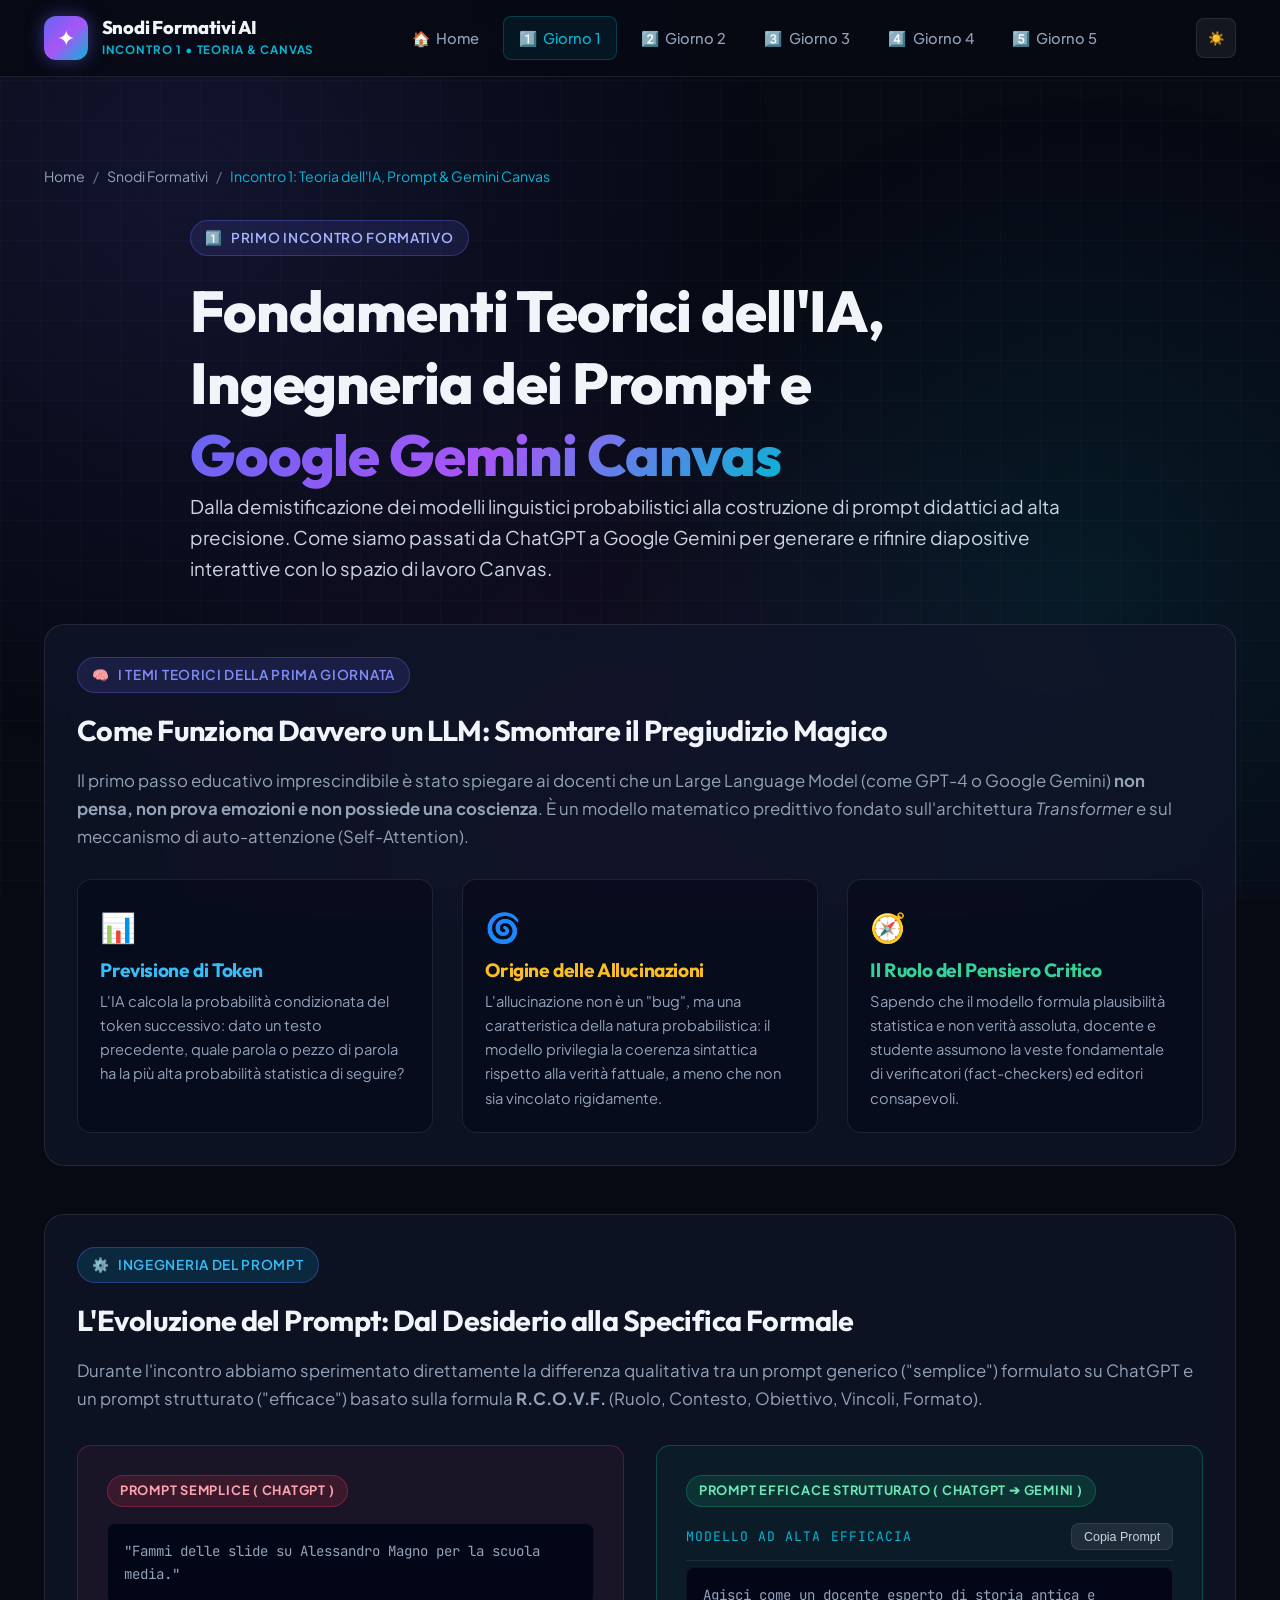
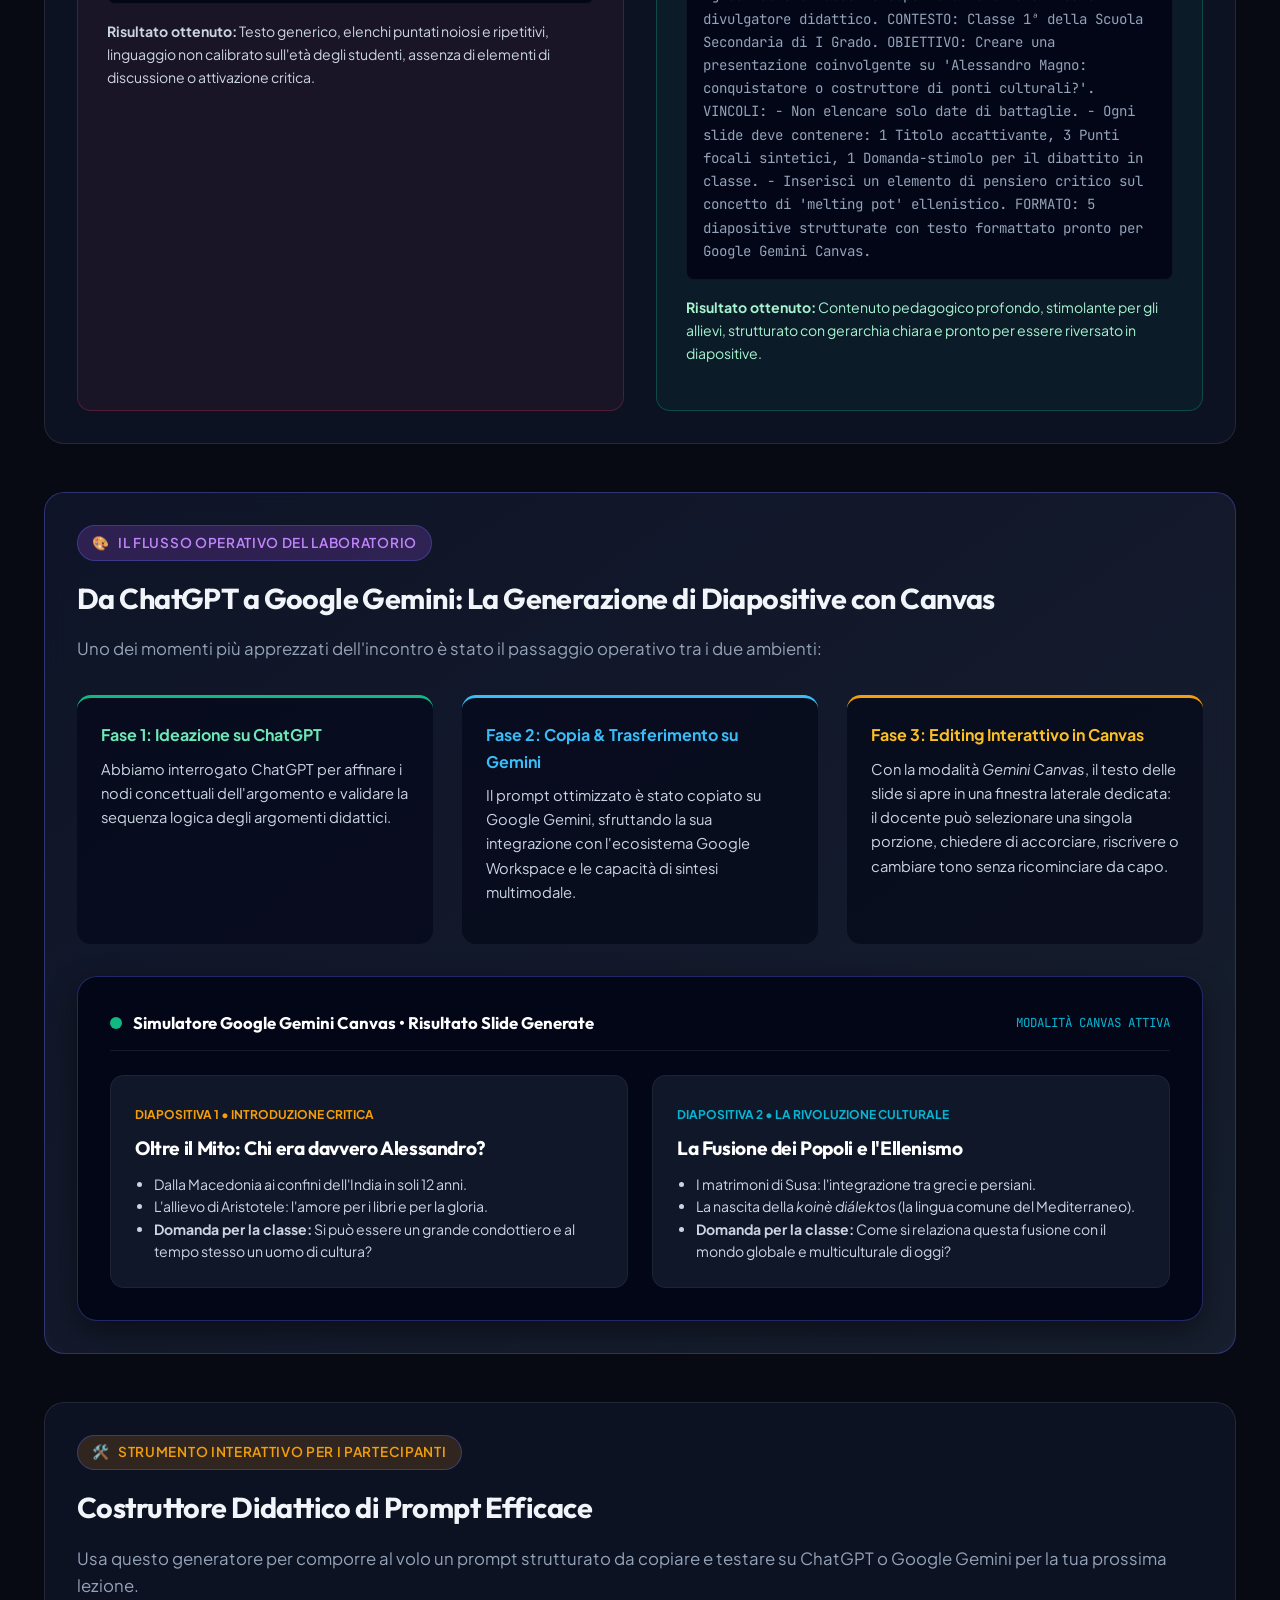
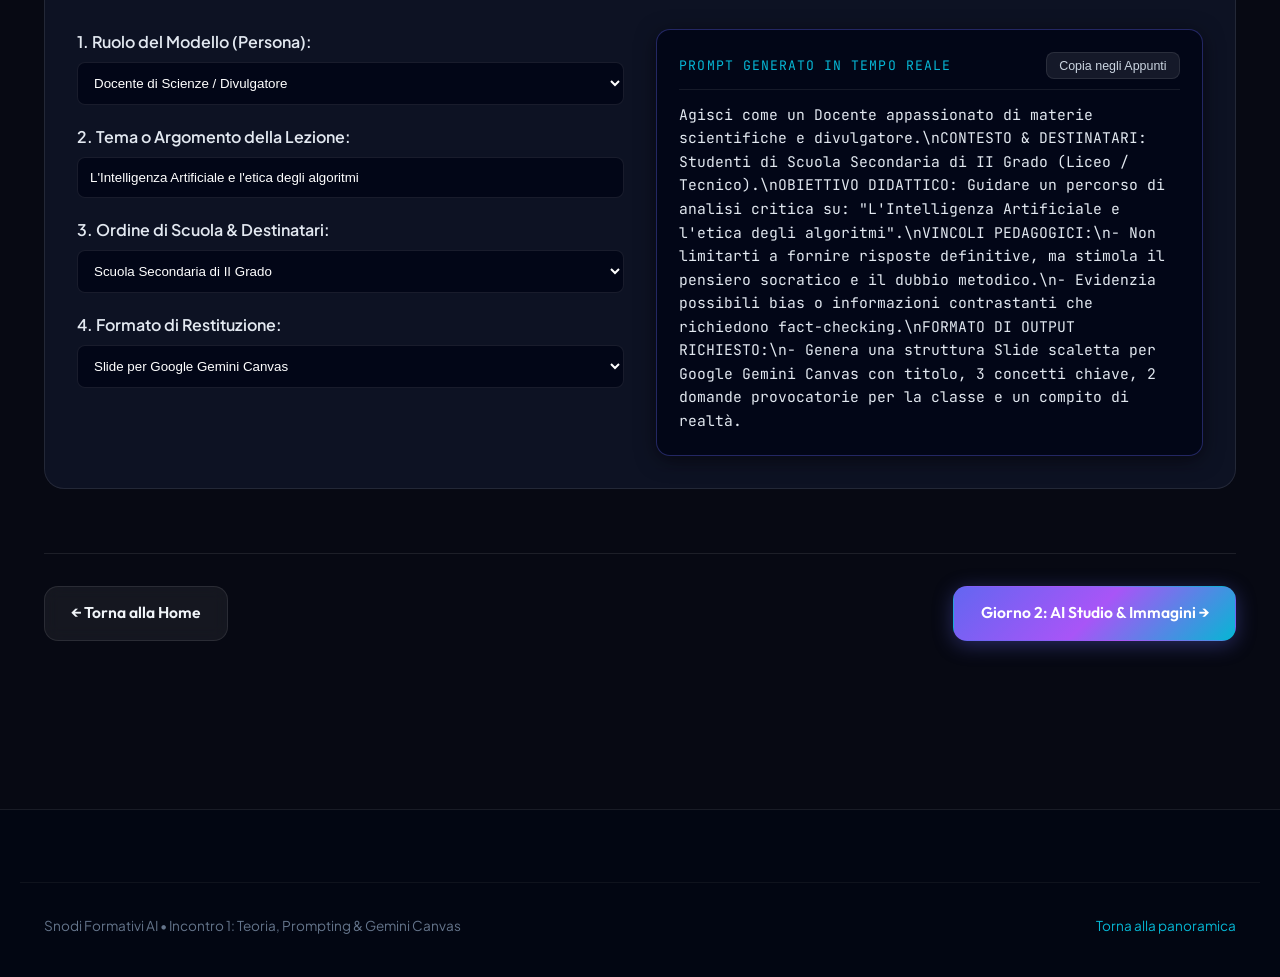
==== giornata-1.html @ c78d0432 "feat: Portale Snodi Formativi IA per la didattica con 5 incontri e deploy Firebase" ====
<!DOCTYPE html>
<html lang="it">
<head>
  <meta charset="UTF-8">
  <meta name="viewport" content="width=device-width, initial-scale=1.0">
  <title>Incontro 1: Teoria dell'IA, Ingegneria dei Prompt e Gemini Canvas | Snodi Formativi</title>
  <meta name="description" content="Prima giornata del corso Snodi Formativi: fondamenti teorici dei Large Language Models, confronto prompt ChatGPT, ottimizzazione su Gemini e creazione slide con Gemini Canvas.">
  <link rel="stylesheet" href="assets/css/style.css">
  <link rel="icon" href="data:image/svg+xml,<svg xmlns=%22http://www.w3.org/2000/svg%22 viewBox=%220%22%20%22100%22%20%22100%22><text y=%22.9em%22 font-size=%2290%22>🧠</text></svg>">
</head>
<body>
  <div class="bg-ambient-glow"></div>
  <div class="bg-grid-overlay"></div>

  <!-- Header -->
  <header class="site-header">
    <div class="container navbar">
      <a href="index.html" class="brand-logo" aria-label="Torna alla Home">
        <div class="brand-icon">✦</div>
        <div class="brand-text">
          <span class="brand-title">Snodi Formativi AI</span>
          <span class="brand-subtitle">Incontro 1 • Teoria & Canvas</span>
        </div>
      </a>

      <ul class="nav-links" id="navLinks">
        <li class="nav-item"><a href="index.html"><span>🏠</span> Home</a></li>
        <li class="nav-item"><a href="giornata-1.html" class="active"><span>1️⃣</span> Giorno 1</a></li>
        <li class="nav-item"><a href="giornata-2.html"><span>2️⃣</span> Giorno 2</a></li>
        <li class="nav-item"><a href="giornata-3.html"><span>3️⃣</span> Giorno 3</a></li>
        <li class="nav-item"><a href="giornata-4.html"><span>4️⃣</span> Giorno 4</a></li>
        <li class="nav-item"><a href="giornata-5.html"><span>5️⃣</span> Giorno 5</a></li>
      </ul>

      <div class="nav-actions">
        <button id="themeToggle" class="theme-toggle-btn" aria-label="Cambia tema">☀️</button>
        <button id="mobileNavToggle" class="mobile-nav-toggle" aria-label="Apri menu">☰</button>
      </div>
    </div>
  </header>

  <main class="section">
    <div class="container">
      <!-- Breadcrumb -->
      <nav class="breadcrumb" aria-label="Percorso di navigazione">
        <a href="index.html">Home</a>
        <span class="sep">/</span>
        <a href="index.html#curriculumSection">Snodi Formativi</a>
        <span class="sep">/</span>
        <span style="color: var(--accent-secondary);">Incontro 1: Teoria dell'IA, Prompt & Gemini Canvas</span>
      </nav>

      <!-- Intestazione Pagina -->
      <header class="section-header" style="text-align: left; max-width: 900px; margin-bottom: 2.5rem;">
        <div class="highlight-badge"><span>1️⃣</span> Primo Incontro Formativo</div>
        <h1>Fondamenti Teorici dell'IA, Ingegneria dei Prompt e <span class="text-gradient">Google Gemini Canvas</span></h1>
        <p style="font-size: 1.18rem; color: #cbd5e1;">
          Dalla demistificazione dei modelli linguistici probabilistici alla costruzione di prompt didattici ad alta precisione. Come siamo passati da ChatGPT a Google Gemini per generare e rifinire diapositive interattive con lo spazio di lavoro Canvas.
        </p>
      </header>

      <!-- SEZIONE 1: LA TEORIA DIETRO I MODELLI LINGUISTICI -->
      <section class="card" style="margin-bottom: 3rem;">
        <div class="highlight-badge" style="background: rgba(99, 102, 241, 0.15); color: #818cf8;">
          <span>🧠</span> I Temi Teorici della Prima Giornata
        </div>
        <h2 style="font-size: 1.8rem; margin-bottom: 1.2rem;">Come Funziona Davvero un LLM: Smontare il Pregiudizio Magico</h2>
        <p>
          Il primo passo educativo imprescindibile è stato spiegare ai docenti che un Large Language Model (come GPT-4 o Google Gemini) <strong>non pensa, non prova emozioni e non possiede una coscienza</strong>. È un modello matematico predittivo fondato sull'architettura <em>Transformer</em> e sul meccanismo di auto-attenzione (Self-Attention).
        </p>

        <div class="cards-grid-3" style="margin-top: 1.8rem;">
          <div style="background: rgba(2, 6, 23, 0.5); padding: 1.4rem; border-radius: var(--radius-md); border: 1px solid var(--border-subtle);">
            <div style="font-size: 1.8rem; margin-bottom: 0.5rem;">📊</div>
            <h4 style="margin-bottom: 0.4rem; color: #38bdf8;">Previsione di Token</h4>
            <p style="font-size: 0.92rem; margin-bottom: 0;">
              L'IA calcola la probabilità condizionata del token successivo: dato un testo precedente, quale parola o pezzo di parola ha la più alta probabilità statistica di seguire?
            </p>
          </div>

          <div style="background: rgba(2, 6, 23, 0.5); padding: 1.4rem; border-radius: var(--radius-md); border: 1px solid var(--border-subtle);">
            <div style="font-size: 1.8rem; margin-bottom: 0.5rem;">🌀</div>
            <h4 style="margin-bottom: 0.4rem; color: #fbbf24;">Origine delle Allucinazioni</h4>
            <p style="font-size: 0.92rem; margin-bottom: 0;">
              L'allucinazione non è un "bug", ma una caratteristica della natura probabilistica: il modello privilegia la coerenza sintattica rispetto alla verità fattuale, a meno che non sia vincolato rigidamente.
            </p>
          </div>

          <div style="background: rgba(2, 6, 23, 0.5); padding: 1.4rem; border-radius: var(--radius-md); border: 1px solid var(--border-subtle);">
            <div style="font-size: 1.8rem; margin-bottom: 0.5rem;">🧭</div>
            <h4 style="margin-bottom: 0.4rem; color: #34d399;">Il Ruolo del Pensiero Critico</h4>
            <p style="font-size: 0.92rem; margin-bottom: 0;">
              Sapendo che il modello formula plausibilità statistica e non verità assoluta, docente e studente assumono la veste fondamentale di verificatori (fact-checkers) ed editori consapevoli.
            </p>
          </div>
        </div>
      </section>

      <!-- SEZIONE 2: DAI PROMPT SEMPLICI AI PROMPT EFFICACI -->
      <section class="card" style="margin-bottom: 3rem;">
        <div class="highlight-badge" style="background: rgba(6, 182, 212, 0.15); color: #38bdf8;">
          <span>⚙️</span> Ingegneria del Prompt
        </div>
        <h2 style="font-size: 1.8rem; margin-bottom: 1.2rem;">L'Evoluzione del Prompt: Dal Desiderio alla Specifica Formale</h2>
        <p>
          Durante l'incontro abbiamo sperimentato direttamente la differenza qualitativa tra un prompt generico ("semplice") formulato su ChatGPT e un prompt strutturato ("efficace") basato sulla formula <strong>R.C.O.V.F.</strong> (Ruolo, Contesto, Obiettivo, Vincoli, Formato).
        </p>

        <!-- Esempio 1: Il Prompt Semplice vs Efficace -->
        <div class="comparison-grid" style="margin-top: 2rem;">
          <div class="comparison-box passive">
            <span class="box-tag passive">Prompt Semplice ( ChatGPT )</span>
            <div class="prompt-snippet" id="snippetSimplePrompt">
"Fammi delle slide su Alessandro Magno per la scuola media."
            </div>
            <p style="font-size: 0.88rem; color: #cbd5e1;">
              <strong>Risultato ottenuto:</strong> Testo generico, elenchi puntati noiosi e ripetitivi, linguaggio non calibrato sull'età degli studenti, assenza di elementi di discussione o attivazione critica.
            </p>
          </div>

          <div class="comparison-box critical">
            <span class="box-tag critical">Prompt Efficace Strutturato ( ChatGPT ➔ Gemini )</span>
            <div class="prompt-box-header" style="margin-bottom: 0.4rem;">
              <span class="prompt-box-title">Modello ad Alta Efficacia</span>
              <button class="btn-copy" data-target="snippetEffectivePrompt" aria-label="Copia prompt efficace">Copia Prompt</button>
            </div>
            <div class="prompt-snippet" id="snippetEffectivePrompt">
Agisci come un docente esperto di storia antica e divulgatore didattico.
CONTESTO: Classe 1ª della Scuola Secondaria di I Grado.
OBIETTIVO: Creare una presentazione coinvolgente su 'Alessandro Magno: conquistatore o costruttore di ponti culturali?'.
VINCOLI:
- Non elencare solo date di battaglie.
- Ogni slide deve contenere: 1 Titolo accattivante, 3 Punti focali sintetici, 1 Domanda-stimolo per il dibattito in classe.
- Inserisci un elemento di pensiero critico sul concetto di 'melting pot' ellenistico.
FORMATO: 5 diapositive strutturate con testo formattato pronto per Google Gemini Canvas.
            </div>
            <p style="font-size: 0.88rem; color: #a7f3d0;">
              <strong>Risultato ottenuto:</strong> Contenuto pedagogico profondo, stimolante per gli allievi, strutturato con gerarchia chiara e pronto per essere riversato in diapositive.
            </p>
          </div>
        </div>
      </section>

      <!-- SEZIONE 3: COPIA SU GEMINI E UTILIZZO DI GEMINI CANVAS -->
      <section class="card" style="margin-bottom: 3rem; background: linear-gradient(145deg, rgba(16, 22, 42, 0.9) 0%, rgba(30, 41, 59, 0.7) 100%); border-color: rgba(99, 102, 241, 0.35);">
        <div class="highlight-badge" style="background: rgba(168, 85, 247, 0.2); color: #c084fc;">
          <span>🎨</span> Il Flusso Operativo del Laboratorio
        </div>
        <h2 style="font-size: 1.8rem; margin-bottom: 1.2rem;">Da ChatGPT a Google Gemini: La Generazione di Diapositive con Canvas</h2>
        <p>
          Uno dei momenti più apprezzati dell'incontro è stato il passaggio operativo tra i due ambienti:
        </p>

        <div class="cards-grid-3" style="margin: 2rem 0;">
          <div style="background: rgba(2, 6, 23, 0.6); padding: 1.5rem; border-radius: var(--radius-md); border-top: 3px solid #10b981;">
            <strong style="color: #6ee7b7; display: block; margin-bottom: 0.5rem;">Fase 1: Ideazione su ChatGPT</strong>
            <p style="font-size: 0.92rem; color: #cbd5e1;">
              Abbiamo interrogato ChatGPT per affinare i nodi concettuali dell'argomento e validare la sequenza logica degli argomenti didattici.
            </p>
          </div>

          <div style="background: rgba(2, 6, 23, 0.6); padding: 1.5rem; border-radius: var(--radius-md); border-top: 3px solid #38bdf8;">
            <strong style="color: #38bdf8; display: block; margin-bottom: 0.5rem;">Fase 2: Copia & Trasferimento su Gemini</strong>
            <p style="font-size: 0.92rem; color: #cbd5e1;">
              Il prompt ottimizzato è stato copiato su Google Gemini, sfruttando la sua integrazione con l'ecosistema Google Workspace e le capacità di sintesi multimodale.
            </p>
          </div>

          <div style="background: rgba(2, 6, 23, 0.6); padding: 1.5rem; border-radius: var(--radius-md); border-top: 3px solid #f59e0b;">
            <strong style="color: #fbbf24; display: block; margin-bottom: 0.5rem;">Fase 3: Editing Interattivo in Canvas</strong>
            <p style="font-size: 0.92rem; color: #cbd5e1;">
              Con la modalità <em>Gemini Canvas</em>, il testo delle slide si apre in una finestra laterale dedicata: il docente può selezionare una singola porzione, chiedere di accorciare, riscrivere o cambiare tono senza ricominciare da capo.
            </p>
          </div>
        </div>

        <!-- SIMULATORE ANTEPRIMA GEMINI CANVAS -->
        <div style="background: #020617; border: 1px solid var(--border-glow); border-radius: var(--radius-lg); padding: 2rem; box-shadow: var(--shadow-md);">
          <div style="display: flex; justify-content: space-between; align-items: center; border-bottom: 1px solid rgba(255,255,255,0.08); padding-bottom: 0.8rem; margin-bottom: 1.5rem;">
            <div style="display: flex; align-items: center; gap: 0.7rem;">
              <span style="display: inline-block; width: 12px; height: 12px; border-radius: 50%; background: #10b981;"></span>
              <strong style="font-family: var(--font-heading); color: #fff; font-size: 1.05rem;">Simulatore Google Gemini Canvas • Risultato Slide Generate</strong>
            </div>
            <span style="font-family: var(--font-mono); font-size: 0.78rem; color: var(--accent-secondary);">MODALITÀ CANVAS ATTIVA</span>
          </div>

          <div class="cards-grid-2" style="gap: 1.5rem;">
            <!-- Slide 1 -->
            <div style="background: rgba(30, 41, 59, 0.5); border: 1px solid rgba(255,255,255,0.06); padding: 1.5rem; border-radius: var(--radius-md);">
              <span style="font-size: 0.75rem; color: var(--accent-amber); font-weight: 700; text-transform: uppercase;">Diapositiva 1 • Introduzione Critica</span>
              <h4 style="color: #fff; margin: 0.6rem 0 0.8rem 0;">Oltre il Mito: Chi era davvero Alessandro?</h4>
              <ul style="font-size: 0.88rem; color: #cbd5e1; line-height: 1.6; padding-left: 1.2rem;">
                <li>Dalla Macedonia ai confini dell'India in soli 12 anni.</li>
                <li>L'allievo di Aristotele: l'amore per i libri e per la gloria.</li>
                <li><strong>Domanda per la classe:</strong> Si può essere un grande condottiero e al tempo stesso un uomo di cultura?</li>
              </ul>
            </div>

            <!-- Slide 2 -->
            <div style="background: rgba(30, 41, 59, 0.5); border: 1px solid rgba(255,255,255,0.06); padding: 1.5rem; border-radius: var(--radius-md);">
              <span style="font-size: 0.75rem; color: var(--accent-secondary); font-weight: 700; text-transform: uppercase;">Diapositiva 2 • La Rivoluzione Culturale</span>
              <h4 style="color: #fff; margin: 0.6rem 0 0.8rem 0;">La Fusione dei Popoli e l'Ellenismo</h4>
              <ul style="font-size: 0.88rem; color: #cbd5e1; line-height: 1.6; padding-left: 1.2rem;">
                <li>I matrimoni di Susa: l'integrazione tra greci e persiani.</li>
                <li>La nascita della <em>koinè diálektos</em> (la lingua comune del Mediterraneo).</li>
                <li><strong>Domanda per la classe:</strong> Come si relaziona questa fusione con il mondo globale e multiculturale di oggi?</li>
              </ul>
            </div>
          </div>
        </div>
      </section>

      <!-- SEZIONE 4: COSTRUTTORE INTERATTIVO DI PROMPT PER DOCENTI -->
      <section class="card" style="margin-bottom: 3rem;">
        <div class="highlight-badge" style="background: rgba(245, 158, 11, 0.15); color: #f59e0b;">
          <span>🛠️</span> Strumento Interattivo per i Partecipanti
        </div>
        <h2 style="font-size: 1.8rem; margin-bottom: 1.2rem;">Costruttore Didattico di Prompt Efficace</h2>
        <p>
          Usa questo generatore per comporre al volo un prompt strutturato da copiare e testare su ChatGPT o Google Gemini per la tua prossima lezione.
        </p>

        <div class="cards-grid-2" style="margin-top: 1.8rem;">
          <div>
            <label style="display: block; font-weight: 600; margin-bottom: 0.4rem; color: #e2e8f0;" for="builderRole">1. Ruolo del Modello (Persona):</label>
            <select id="builderRole" style="width: 100%; padding: 0.75rem; border-radius: var(--radius-sm); background: #020617; border: 1px solid var(--border-subtle); color: #fff; margin-bottom: 1.2rem;">
              <option value="Docente appassionato di materie scientifiche e divulgatore">Docente di Scienze / Divulgatore</option>
              <option value="Storico contemporaneo e formatore didattico">Storico / Formatoredidattico</option>
              <option value="Docente di Lettere esperto in debate e pensiero critico">Docente di Lettere & Debate</option>
              <option value="Ingegnere informatico e mentore di coding etico">Ingegnere Informatico & Coding</option>
            </select>

            <label style="display: block; font-weight: 600; margin-bottom: 0.4rem; color: #e2e8f0;" for="builderTopic">2. Tema o Argomento della Lezione:</label>
            <input type="text" id="builderTopic" value="L'Intelligenza Artificiale e l'etica degli algoritmi" style="width: 100%; padding: 0.75rem; border-radius: var(--radius-sm); background: #020617; border: 1px solid var(--border-subtle); color: #fff; margin-bottom: 1.2rem;">

            <label style="display: block; font-weight: 600; margin-bottom: 0.4rem; color: #e2e8f0;" for="builderLevel">3. Ordine di Scuola & Destinatari:</label>
            <select id="builderLevel" style="width: 100%; padding: 0.75rem; border-radius: var(--radius-sm); background: #020617; border: 1px solid var(--border-subtle); color: #fff; margin-bottom: 1.2rem;">
              <option value="Scuola Secondaria di II Grado (Liceo / Tecnico)">Scuola Secondaria di II Grado</option>
              <option value="Scuola Secondaria di I Grado (Medie)">Scuola Secondaria di I Grado</option>
              <option value="Scuola Primaria (classi IV e V)">Scuola Primaria</option>
              <option value="Corso di formazione docenti">Formazione Docenti</option>
            </select>

            <label style="display: block; font-weight: 600; margin-bottom: 0.4rem; color: #e2e8f0;" for="builderFormat">4. Formato di Restituzione:</label>
            <select id="builderFormat" style="width: 100%; padding: 0.75rem; border-radius: var(--radius-sm); background: #020617; border: 1px solid var(--border-subtle); color: #fff;">
              <option value="Slide scaletta per Google Gemini Canvas">Slide per Google Gemini Canvas</option>
              <option value="Mappa concettuale testuale con domande socratiche">Mappa concettuale + Domande socratiche</option>
              <option value="Griglia per dibattito (Debate a squadre) con fonti">Griglia di Debate con fonti</option>
            </select>
          </div>

          <div>
            <div class="prompt-box" style="margin: 0; height: 100%; display: flex; flex-direction: column;">
              <div class="prompt-box-header">
                <span class="prompt-box-title">Prompt Generato in Tempo Reale</span>
                <button class="btn-copy" data-target="builderOutput" aria-label="Copia prompt generato">Copia negli Appunti</button>
              </div>
              <div class="prompt-text" id="builderOutput" style="flex-grow: 1;">
                Caricamento prompt...
              </div>
            </div>
          </div>
        </div>
      </section>

      <!-- PAGER NAVIGAZIONE TRA GIORNATE -->
      <nav class="day-pager-nav" aria-label="Navigazione tra le giornate">
        <a href="index.html" class="btn btn-secondary">← Torna alla Home</a>
        <a href="giornata-2.html" class="btn btn-primary">Giorno 2: AI Studio & Immagini →</a>
      </nav>
    </div>
  </main>

  <!-- Footer -->
  <footer class="site-footer">
    <div class="container footer-bottom">
      <div>Snodi Formativi AI • Incontro 1: Teoria, Prompting & Gemini Canvas</div>
      <div><a href="index.html">Torna alla panoramica</a></div>
    </div>
  </footer>

  <script src="assets/js/main.js"></script>
</body>
</html>
---- assets/css/style.css ----
/* ==========================================================================
   PORTALE SNODI FORMATIVI - ALFABETIZZAZIONE INTELLIGENZA ARTIFICIALE
   Stile Globale Curato per Docenti, Studenti ed Esploratori dell'AI
   Design System: Academic Dark & Modern Luminescent Glassmorphism
   ========================================================================== */

@import url('https://fonts.googleapis.com/css2?family=JetBrains+Mono:wght@400;500;600&family=Outfit:wght@400;500;600;700;800;900&family=Plus+Jakarta+Sans:ital,wght@0,300;0,400;0,500;0,600;0,700;1,400;1,600&display=swap');

:root {
  /* Tavolozza Cromatica Primaria */
  --bg-dark: #070913;
  --bg-card: rgba(16, 22, 42, 0.75);
  --bg-card-hover: rgba(24, 33, 64, 0.88);
  --bg-glass: rgba(255, 255, 255, 0.04);
  --border-subtle: rgba(255, 255, 255, 0.09);
  --border-glow: rgba(99, 102, 241, 0.35);

  /* Accenti & Gradiente High-Tech */
  --accent-primary: #6366f1;       /* Indigo profondo */
  --accent-secondary: #06b6d4;     /* Ciano elettrico */
  --accent-tertiary: #a855f7;      /* Viola neon */
  --accent-amber: #f59e0b;         /* Oro del pensiero critico */
  --accent-emerald: #10b981;       /* Verde etico */
  --accent-rose: #f43f5e;          /* Avviso / Rischio */

  --gradient-brand: linear-gradient(135deg, #6366f1 0%, #a855f7 50%, #06b6d4 100%);
  --gradient-glow: linear-gradient(135deg, rgba(99, 102, 241, 0.15) 0%, rgba(6, 182, 212, 0.15) 100%);
  --gradient-critical: linear-gradient(135deg, #f59e0b 0%, #ec4899 100%);

  /* Tipografia & Testi */
  --text-main: #f1f5f9;
  --text-muted: #94a3b8;
  --text-dim: #64748b;
  --font-heading: 'Outfit', -apple-system, BlinkMacSystemFont, sans-serif;
  --font-body: 'Plus Jakarta Sans', -apple-system, BlinkMacSystemFont, sans-serif;
  --font-mono: 'JetBrains Mono', monospace;

  /* Spaziature e Raggi */
  --radius-sm: 8px;
  --radius-md: 14px;
  --radius-lg: 20px;
  --radius-full: 9999px;

  /* Ombre */
  --shadow-sm: 0 4px 12px rgba(0, 0, 0, 0.3);
  --shadow-md: 0 10px 30px rgba(0, 0, 0, 0.45);
  --shadow-glow: 0 0 35px rgba(99, 102, 241, 0.28);
  --shadow-amber: 0 0 30px rgba(245, 158, 11, 0.25);

  --transition-fast: 0.2s cubic-bezier(0.16, 1, 0.3, 1);
  --transition-smooth: 0.35s cubic-bezier(0.16, 1, 0.3, 1);
}

/* Modalità Chiara (Opzionale e accessibile) */
body.theme-light {
  --bg-dark: #f8fafc;
  --bg-card: rgba(255, 255, 255, 0.85);
  --bg-card-hover: rgba(255, 255, 255, 0.98);
  --bg-glass: rgba(0, 0, 0, 0.03);
  --border-subtle: rgba(0, 0, 0, 0.08);
  --border-glow: rgba(99, 102, 241, 0.3);
  --text-main: #0f172a;
  --text-muted: #475569;
  --text-dim: #64748b;
  --shadow-sm: 0 4px 12px rgba(0, 0, 0, 0.06);
  --shadow-md: 0 10px 30px rgba(0, 0, 0, 0.1);
  --shadow-glow: 0 0 30px rgba(99, 102, 241, 0.15);
}

/* ==========================================================================
   RESET E IMPOSTAZIONI DI BASE
   ========================================================================== */
*, *::before, *::after {
  box-sizing: border-box;
  margin: 0;
  padding: 0;
}

html {
  scroll-behavior: smooth;
  font-size: 16px;
}

body {
  background-color: var(--bg-dark);
  color: var(--text-main);
  font-family: var(--font-body);
  line-height: 1.65;
  -webkit-font-smoothing: antialiased;
  -moz-osx-font-smoothing: grayscale;
  overflow-x: hidden;
  position: relative;
  min-height: 100vh;
}

/* Effetto sfondi e particelle decorative */
.bg-ambient-glow {
  position: fixed;
  top: 0;
  left: 0;
  width: 100vw;
  height: 100vh;
  pointer-events: none;
  z-index: -1;
  background: 
    radial-gradient(circle at 15% 20%, rgba(99, 102, 241, 0.12) 0%, transparent 45%),
    radial-gradient(circle at 85% 65%, rgba(6, 182, 212, 0.1) 0%, transparent 40%),
    radial-gradient(circle at 50% 90%, rgba(168, 85, 247, 0.08) 0%, transparent 50%);
}

/* Griglia millimetrata soft di sfondo tech */
.bg-grid-overlay {
  position: fixed;
  inset: 0;
  background-image: linear-gradient(to right, rgba(255, 255, 255, 0.02) 1px, transparent 1px),
                    linear-gradient(to bottom, rgba(255, 255, 255, 0.02) 1px, transparent 1px);
  background-size: 40px 40px;
  pointer-events: none;
  z-index: -1;
}

/* ==========================================================================
   TIPOGRAFIA
   ========================================================================== */
h1, h2, h3, h4, h5, h6 {
  font-family: var(--font-heading);
  color: var(--text-main);
  font-weight: 700;
  line-height: 1.25;
  letter-spacing: -0.02em;
}

h1 { font-size: clamp(2.3rem, 4.5vw, 3.8rem); font-weight: 800; }
h2 { font-size: clamp(1.8rem, 3vw, 2.6rem); }
h3 { font-size: clamp(1.3rem, 2vw, 1.7rem); }
h4 { font-size: 1.2rem; }

p {
  margin-bottom: 1rem;
  color: var(--text-muted);
  font-size: 1.05rem;
}

a {
  color: var(--accent-secondary);
  text-decoration: none;
  transition: color var(--transition-fast);
}

a:hover {
  color: #38bdf8;
}

.text-gradient {
  background: var(--gradient-brand);
  -webkit-background-clip: text;
  -webkit-text-fill-color: transparent;
  display: inline-block;
}

.text-critical {
  background: var(--gradient-critical);
  -webkit-background-clip: text;
  -webkit-text-fill-color: transparent;
  display: inline-block;
}

.highlight-badge {
  display: inline-flex;
  align-items: center;
  gap: 0.5rem;
  padding: 0.35rem 0.9rem;
  background: rgba(99, 102, 241, 0.14);
  border: 1px solid rgba(99, 102, 241, 0.35);
  border-radius: var(--radius-full);
  font-size: 0.85rem;
  font-weight: 600;
  color: #a5b4fc;
  text-transform: uppercase;
  letter-spacing: 0.05em;
  margin-bottom: 1.2rem;
}

/* ==========================================================================
   CONTAINER E LAYOUT
   ========================================================================== */
.container {
  width: 100%;
  max-width: 1240px;
  margin: 0 auto;
  padding: 0 1.5rem;
}

.section {
  padding: 5.5rem 0;
  position: relative;
}

.section-header {
  text-align: center;
  max-width: 780px;
  margin: 0 auto 3.5rem auto;
}

.section-header h2 {
  margin-bottom: 1rem;
}

.section-header p {
  font-size: 1.15rem;
}

/* ==========================================================================
   HEADER & NAVBAR
   ========================================================================== */
.site-header {
  position: sticky;
  top: 0;
  z-index: 100;
  background: rgba(7, 9, 19, 0.82);
  backdrop-filter: blur(16px);
  -webkit-backdrop-filter: blur(16px);
  border-bottom: 1px solid var(--border-subtle);
  transition: background var(--transition-smooth);
}

.navbar {
  display: flex;
  align-items: center;
  justify-content: space-between;
  height: 76px;
}

.brand-logo {
  display: flex;
  align-items: center;
  gap: 0.85rem;
  text-decoration: none;
}

.brand-icon {
  width: 44px;
  height: 44px;
  border-radius: 12px;
  background: var(--gradient-brand);
  display: flex;
  align-items: center;
  justify-content: center;
  color: white;
  font-size: 1.35rem;
  box-shadow: 0 0 18px rgba(99, 102, 241, 0.45);
}

.brand-text {
  display: flex;
  flex-direction: column;
}

.brand-title {
  font-family: var(--font-heading);
  font-weight: 800;
  font-size: 1.15rem;
  color: var(--text-main);
  letter-spacing: -0.01em;
  line-height: 1.2;
}

.brand-subtitle {
  font-size: 0.72rem;
  color: var(--accent-secondary);
  text-transform: uppercase;
  font-weight: 700;
  letter-spacing: 0.08em;
}

.nav-links {
  display: flex;
  align-items: center;
  gap: 0.5rem;
  list-style: none;
}

.nav-item a {
  padding: 0.55rem 0.95rem;
  font-size: 0.92rem;
  font-weight: 500;
  color: var(--text-muted);
  border-radius: var(--radius-sm);
  transition: all var(--transition-fast);
  display: flex;
  align-items: center;
  gap: 0.4rem;
}

.nav-item a:hover,
.nav-item a.active {
  color: var(--text-main);
  background: rgba(255, 255, 255, 0.06);
}

.nav-item a.active {
  color: var(--accent-secondary);
  border: 1px solid rgba(6, 182, 212, 0.25);
  background: rgba(6, 182, 212, 0.08);
}

.nav-actions {
  display: flex;
  align-items: center;
  gap: 1rem;
}

.theme-toggle-btn {
  background: rgba(255, 255, 255, 0.06);
  border: 1px solid var(--border-subtle);
  color: var(--text-main);
  width: 40px;
  height: 40px;
  border-radius: var(--radius-sm);
  display: flex;
  align-items: center;
  justify-content: center;
  cursor: pointer;
  transition: all var(--transition-fast);
}

.theme-toggle-btn:hover {
  background: rgba(255, 255, 255, 0.12);
  border-color: var(--border-glow);
}

.mobile-nav-toggle {
  display: none;
  background: none;
  border: none;
  color: var(--text-main);
  font-size: 1.6rem;
  cursor: pointer;
}

/* ==========================================================================
   PULSANTI (BUTTONS) & INTERAZIONI
   ========================================================================== */
.btn {
  display: inline-flex;
  align-items: center;
  justify-content: center;
  gap: 0.6rem;
  padding: 0.85rem 1.65rem;
  border-radius: var(--radius-md);
  font-family: var(--font-heading);
  font-weight: 600;
  font-size: 0.98rem;
  cursor: pointer;
  transition: all var(--transition-smooth);
  border: 1px solid transparent;
  text-decoration: none;
}

.btn-primary {
  background: var(--gradient-brand);
  color: #ffffff;
  box-shadow: 0 4px 20px rgba(99, 102, 241, 0.35);
}

.btn-primary:hover {
  transform: translateY(-2px);
  box-shadow: 0 8px 30px rgba(99, 102, 241, 0.55);
  color: #ffffff;
}

.btn-secondary {
  background: rgba(255, 255, 255, 0.06);
  border: 1px solid var(--border-subtle);
  color: var(--text-main);
  backdrop-filter: blur(8px);
}

.btn-secondary:hover {
  background: rgba(255, 255, 255, 0.12);
  border-color: var(--border-glow);
  color: var(--text-main);
  transform: translateY(-2px);
}

.btn-amber {
  background: linear-gradient(135deg, #f59e0b 0%, #d97706 100%);
  color: #000;
  font-weight: 700;
  box-shadow: 0 4px 18px rgba(245, 158, 11, 0.35);
}

.btn-amber:hover {
  transform: translateY(-2px);
  box-shadow: 0 8px 25px rgba(245, 158, 11, 0.55);
  color: #000;
}

.btn-sm {
  padding: 0.45rem 0.9rem;
  font-size: 0.85rem;
  border-radius: var(--radius-sm);
}

/* ==========================================================================
   HERO SECTION
   ========================================================================== */
.hero {
  padding: 4.5rem 0 5.5rem 0;
  position: relative;
}

.hero-grid {
  display: grid;
  grid-template-columns: 1.15fr 0.85fr;
  gap: 3.5rem;
  align-items: center;
}

.hero-content h1 {
  margin-bottom: 1.3rem;
  line-height: 1.15;
}

.hero-lead {
  font-size: 1.25rem;
  line-height: 1.7;
  color: #cbd5e1;
  margin-bottom: 2rem;
}

.hero-cta-group {
  display: flex;
  flex-wrap: wrap;
  gap: 1rem;
  margin-bottom: 2.5rem;
}

.teacher-meta-pill {
  display: flex;
  align-items: center;
  gap: 1rem;
  padding: 0.85rem 1.2rem;
  background: var(--bg-card);
  border: 1px solid var(--border-subtle);
  border-radius: var(--radius-lg);
  backdrop-filter: blur(12px);
}

.teacher-avatar-badge {
  width: 48px;
  height: 48px;
  border-radius: 50%;
  background: var(--gradient-brand);
  display: flex;
  align-items: center;
  justify-content: center;
  font-size: 1.4rem;
  color: white;
}

.teacher-info strong {
  display: block;
  font-size: 0.95rem;
  color: var(--text-main);
}

.teacher-info span {
  font-size: 0.82rem;
  color: var(--text-muted);
}

.hero-visual {
  position: relative;
}

.hero-image-wrapper {
  position: relative;
  border-radius: var(--radius-lg);
  overflow: hidden;
  border: 1px solid var(--border-glow);
  box-shadow: var(--shadow-glow);
  background: #0f172a;
}

.hero-image-wrapper img {
  width: 100%;
  height: auto;
  display: block;
  transition: transform var(--transition-smooth);
}

.hero-image-wrapper:hover img {
  transform: scale(1.02);
}

.hero-floating-card {
  position: absolute;
  bottom: -20px;
  right: -20px;
  background: rgba(15, 23, 42, 0.9);
  backdrop-filter: blur(20px);
  border: 1px solid rgba(245, 158, 11, 0.4);
  padding: 1.2rem 1.4rem;
  border-radius: var(--radius-md);
  box-shadow: var(--shadow-amber);
  max-width: 280px;
  animation: floatCard 4s ease-in-out infinite alternate;
}

@keyframes floatCard {
  0% { transform: translateY(0); }
  100% { transform: translateY(-8px); }
}

.hero-floating-card .card-label {
  font-size: 0.75rem;
  color: var(--accent-amber);
  font-weight: 700;
  text-transform: uppercase;
  letter-spacing: 0.05em;
  margin-bottom: 0.3rem;
  display: flex;
  align-items: center;
  gap: 0.4rem;
}

.hero-floating-card p {
  font-size: 0.88rem;
  margin-bottom: 0;
  color: #f1f5f9;
  font-weight: 600;
}

/* ==========================================================================
   CARD SYSTEM & GRID
   ========================================================================== */
.card {
  background: var(--bg-card);
  border: 1px solid var(--border-subtle);
  border-radius: var(--radius-lg);
  padding: 2rem;
  backdrop-filter: blur(14px);
  transition: all var(--transition-smooth);
  position: relative;
  overflow: hidden;
}

.card:hover {
  background: var(--bg-card-hover);
  border-color: var(--border-glow);
  transform: translateY(-4px);
  box-shadow: var(--shadow-md);
}

.cards-grid-3 {
  display: grid;
  grid-template-columns: repeat(auto-fit, minmax(320px, 1fr));
  gap: 1.8rem;
}

.cards-grid-2 {
  display: grid;
  grid-template-columns: repeat(auto-fit, minmax(420px, 1fr));
  gap: 2rem;
}

/* ==========================================================================
   IL MANIFESTO PEDAGOGICO (Docente & Filosofia)
   ========================================================================== */
.manifesto-box {
  background: linear-gradient(145deg, rgba(30, 41, 59, 0.7) 0%, rgba(15, 23, 42, 0.8) 100%);
  border: 1px solid rgba(99, 102, 241, 0.3);
  border-radius: var(--radius-lg);
  padding: 3rem;
  position: relative;
  box-shadow: var(--shadow-glow);
}

.manifesto-quote {
  font-size: 1.45rem;
  font-weight: 600;
  line-height: 1.6;
  color: #e2e8f0;
  font-family: var(--font-heading);
  margin-bottom: 2rem;
  position: relative;
  padding-left: 2rem;
  border-left: 4px solid var(--accent-amber);
}

.manifesto-columns {
  display: grid;
  grid-template-columns: 1fr 1fr;
  gap: 2.5rem;
  margin-top: 2rem;
}

.manifesto-item {
  display: flex;
  gap: 1.2rem;
}

.manifesto-icon {
  width: 50px;
  height: 50px;
  flex-shrink: 0;
  border-radius: 14px;
  background: rgba(99, 102, 241, 0.15);
  border: 1px solid rgba(99, 102, 241, 0.35);
  display: flex;
  align-items: center;
  justify-content: center;
  font-size: 1.5rem;
  color: var(--accent-secondary);
}

/* ==========================================================================
   PROGRAMMA DEL CORSO - 5 GIORNATE INTERATTIVE
   ========================================================================== */
.day-card {
  display: flex;
  flex-direction: column;
  justify-content: space-between;
  border-radius: var(--radius-lg);
  background: var(--bg-card);
  border: 1px solid var(--border-subtle);
  padding: 2.2rem;
  transition: all var(--transition-smooth);
  position: relative;
  overflow: hidden;
}

.day-card::before {
  content: '';
  position: absolute;
  top: 0;
  left: 0;
  right: 0;
  height: 4px;
  background: var(--gradient-brand);
  opacity: 0.6;
  transition: opacity var(--transition-fast);
}

.day-card:hover::before {
  opacity: 1;
}

.day-card:hover {
  transform: translateY(-6px);
  border-color: var(--border-glow);
  box-shadow: var(--shadow-glow);
}

.day-badge-row {
  display: flex;
  align-items: center;
  justify-content: space-between;
  margin-bottom: 1.2rem;
}

.day-number {
  font-family: var(--font-heading);
  font-weight: 800;
  font-size: 0.9rem;
  padding: 0.35rem 0.85rem;
  border-radius: var(--radius-full);
  background: rgba(99, 102, 241, 0.15);
  color: #818cf8;
  border: 1px solid rgba(99, 102, 241, 0.3);
  letter-spacing: 0.05em;
}

.day-tools {
  font-size: 0.8rem;
  color: var(--text-dim);
  font-family: var(--font-mono);
}

.day-title {
  font-size: 1.4rem;
  margin-bottom: 0.8rem;
  color: var(--text-main);
  line-height: 1.3;
}

.day-description {
  font-size: 0.98rem;
  color: var(--text-muted);
  margin-bottom: 1.5rem;
  flex-grow: 1;
}

.day-keypoints {
  list-style: none;
  margin-bottom: 2rem;
}

.day-keypoints li {
  font-size: 0.9rem;
  color: #cbd5e1;
  margin-bottom: 0.5rem;
  display: flex;
  align-items: flex-start;
  gap: 0.6rem;
}

.day-keypoints li span.bullet {
  color: var(--accent-secondary);
  font-weight: bold;
}

.day-card-footer {
  border-top: 1px solid rgba(255, 255, 255, 0.06);
  padding-top: 1.2rem;
  display: flex;
  align-items: center;
  justify-content: space-between;
}

/* ==========================================================================
   SIMULATORE DI PENSIERO CRITICO INTERATTIVO (Homepage)
   ========================================================================== */
.simulator-container {
  background: var(--bg-card);
  border: 1px solid var(--border-subtle);
  border-radius: var(--radius-lg);
  padding: 2.5rem;
  box-shadow: var(--shadow-md);
}

.sim-tabs {
  display: flex;
  gap: 1rem;
  margin-bottom: 2rem;
  border-bottom: 1px solid var(--border-subtle);
  padding-bottom: 1rem;
}

.sim-tab-btn {
  background: none;
  border: none;
  font-family: var(--font-heading);
  font-size: 1.05rem;
  font-weight: 600;
  color: var(--text-muted);
  cursor: pointer;
  padding: 0.6rem 1.2rem;
  border-radius: var(--radius-sm);
  transition: all var(--transition-fast);
}

.sim-tab-btn.active {
  color: var(--text-main);
  background: rgba(99, 102, 241, 0.18);
  border: 1px solid rgba(99, 102, 241, 0.4);
}

.sim-panel {
  display: none;
  animation: fadeIn 0.3s ease;
}

.sim-panel.active {
  display: block;
}

@keyframes fadeIn {
  from { opacity: 0; transform: translateY(6px); }
  to { opacity: 1; transform: translateY(0); }
}

.comparison-grid {
  display: grid;
  grid-template-columns: 1fr 1fr;
  gap: 2rem;
}

.comparison-box {
  border-radius: var(--radius-md);
  padding: 1.8rem;
  position: relative;
}

.comparison-box.passive {
  background: rgba(244, 63, 94, 0.05);
  border: 1px solid rgba(244, 63, 94, 0.25);
}

.comparison-box.critical {
  background: rgba(16, 185, 129, 0.05);
  border: 1px solid rgba(16, 185, 129, 0.3);
}

.box-tag {
  font-size: 0.8rem;
  font-weight: 700;
  text-transform: uppercase;
  letter-spacing: 0.06em;
  padding: 0.3rem 0.75rem;
  border-radius: var(--radius-full);
  display: inline-block;
  margin-bottom: 1rem;
}

.box-tag.passive {
  background: rgba(244, 63, 94, 0.15);
  color: #fda4af;
  border: 1px solid rgba(244, 63, 94, 0.3);
}

.box-tag.critical {
  background: rgba(16, 185, 129, 0.15);
  color: #6ee7b7;
  border: 1px solid rgba(16, 185, 129, 0.3);
}

.prompt-snippet {
  background: #020617;
  border-radius: var(--radius-sm);
  padding: 1rem;
  font-family: var(--font-mono);
  font-size: 0.88rem;
  color: #94a3b8;
  margin-bottom: 1rem;
  border: 1px solid rgba(255, 255, 255, 0.06);
}

.prompt-snippet strong {
  color: #e2e8f0;
}

/* ==========================================================================
   CALLOUTS & NOTE DIDATTICHE
   ========================================================================== */
.callout {
  padding: 1.5rem 1.8rem;
  border-radius: var(--radius-md);
  margin: 1.8rem 0;
  position: relative;
  display: flex;
  gap: 1.2rem;
  align-items: flex-start;
}

.callout-icon {
  font-size: 1.5rem;
  line-height: 1;
}

.callout-content h4 {
  margin-bottom: 0.4rem;
  font-size: 1.05rem;
}

.callout-content p:last-child {
  margin-bottom: 0;
  font-size: 0.95rem;
}

.callout-pedagogy {
  background: rgba(245, 158, 11, 0.07);
  border: 1px solid rgba(245, 158, 11, 0.3);
  color: #fef3c7;
}
.callout-pedagogy .callout-content h4 { color: #f59e0b; }

.callout-tech {
  background: rgba(99, 102, 241, 0.07);
  border: 1px solid rgba(99, 102, 241, 0.3);
  color: #e0e7ff;
}
.callout-tech .callout-content h4 { color: #818cf8; }

.callout-law {
  background: rgba(16, 185, 129, 0.07);
  border: 1px solid rgba(16, 185, 129, 0.3);
  color: #d1fae5;
}
.callout-law .callout-content h4 { color: #34d399; }

/* ==========================================================================
   COMPONENTI SPECIFICHE PER LE GIORNATE
   ========================================================================== */

/* Breadcrumb di navigazione */
.breadcrumb {
  display: flex;
  align-items: center;
  gap: 0.5rem;
  font-size: 0.88rem;
  color: var(--text-dim);
  margin-bottom: 2rem;
}

.breadcrumb a {
  color: var(--text-muted);
}

.breadcrumb a:hover {
  color: var(--accent-secondary);
}

.breadcrumb span.sep {
  color: var(--text-dim);
}

/* Prompt Box con pulsante copia */
.prompt-box {
  background: #020617;
  border: 1px solid var(--border-glow);
  border-radius: var(--radius-md);
  padding: 1.4rem;
  position: relative;
  margin: 1.5rem 0;
  box-shadow: 0 4px 20px rgba(0, 0, 0, 0.5);
}

.prompt-box-header {
  display: flex;
  justify-content: space-between;
  align-items: center;
  margin-bottom: 0.8rem;
  border-bottom: 1px solid rgba(255, 255, 255, 0.08);
  padding-bottom: 0.6rem;
}

.prompt-box-title {
  font-family: var(--font-mono);
  font-size: 0.82rem;
  text-transform: uppercase;
  letter-spacing: 0.08em;
  color: var(--accent-secondary);
}

.btn-copy {
  background: rgba(255, 255, 255, 0.08);
  border: 1px solid var(--border-subtle);
  color: #cbd5e1;
  padding: 0.35rem 0.75rem;
  border-radius: var(--radius-sm);
  font-size: 0.78rem;
  cursor: pointer;
  display: flex;
  align-items: center;
  gap: 0.4rem;
  transition: all var(--transition-fast);
}

.btn-copy:hover {
  background: rgba(255, 255, 255, 0.16);
  color: #fff;
}

.prompt-text {
  font-family: var(--font-mono);
  font-size: 0.92rem;
  color: #e2e8f0;
  line-height: 1.6;
  white-space: pre-wrap;
  word-break: break-word;
}

/* Giorno 2: Galleria di trasformazione multimodale */
.multimodal-viewer {
  background: var(--bg-card);
  border: 1px solid var(--border-subtle);
  border-radius: var(--radius-lg);
  padding: 2.2rem;
  margin: 2.5rem 0;
}

.viewer-stages {
  display: grid;
  grid-template-columns: repeat(3, 1fr);
  gap: 1.5rem;
  margin-bottom: 2rem;
}

.stage-card {
  background: rgba(2, 6, 23, 0.6);
  border: 1px solid var(--border-subtle);
  border-radius: var(--radius-md);
  overflow: hidden;
  text-align: center;
  transition: all var(--transition-smooth);
}

.stage-card.active {
  border-color: var(--accent-secondary);
  box-shadow: 0 0 25px rgba(6, 182, 212, 0.25);
}

.stage-img-wrap {
  position: relative;
  aspect-ratio: 1 / 1;
  overflow: hidden;
  background: #000;
}

.stage-img-wrap img {
  width: 100%;
  height: 100%;
  object-fit: cover;
  transition: transform var(--transition-smooth);
}

.stage-card:hover .stage-img-wrap img {
  transform: scale(1.05);
}

.stage-info {
  padding: 1.2rem;
}

.stage-badge {
  font-size: 0.75rem;
  font-weight: 700;
  padding: 0.25rem 0.65rem;
  border-radius: var(--radius-full);
  display: inline-block;
  margin-bottom: 0.5rem;
}

.stage-info h4 {
  font-size: 1.05rem;
  margin-bottom: 0.4rem;
}

.stage-info p {
  font-size: 0.85rem;
  margin-bottom: 0;
}

/* Giorno 3: Piramide AI ACT */
.pyramid-container {
  display: flex;
  flex-direction: column;
  gap: 1rem;
  margin: 2rem 0;
}

.pyramid-tier {
  padding: 1.5rem 2rem;
  border-radius: var(--radius-md);
  display: flex;
  align-items: center;
  justify-content: space-between;
  border: 1px solid transparent;
  transition: all var(--transition-fast);
}

.tier-unacceptable {
  background: rgba(244, 63, 94, 0.12);
  border-color: rgba(244, 63, 94, 0.4);
}

.tier-high {
  background: rgba(245, 158, 11, 0.12);
  border-color: rgba(245, 158, 11, 0.4);
}

.tier-transparency {
  background: rgba(99, 102, 241, 0.12);
  border-color: rgba(99, 102, 241, 0.4);
}

.tier-minimal {
  background: rgba(16, 185, 129, 0.12);
  border-color: rgba(16, 185, 129, 0.4);
}

/* Chat simulator (Giorno 4 & Gem socratica) */
.chat-simulator {
  background: #020617;
  border: 1px solid var(--border-glow);
  border-radius: var(--radius-lg);
  overflow: hidden;
  display: flex;
  flex-direction: column;
  height: 480px;
}

.chat-header {
  padding: 1rem 1.5rem;
  background: rgba(15, 23, 42, 0.9);
  border-bottom: 1px solid var(--border-subtle);
  display: flex;
  align-items: center;
  justify-content: space-between;
}

.chat-messages {
  padding: 1.5rem;
  flex-grow: 1;
  overflow-y: auto;
  display: flex;
  flex-direction: column;
  gap: 1rem;
}

.message-bubble {
  max-width: 82%;
  padding: 0.9rem 1.2rem;
  border-radius: var(--radius-md);
  font-size: 0.92rem;
  line-height: 1.55;
}

.bubble-bot {
  align-self: flex-start;
  background: rgba(30, 41, 59, 0.85);
  border: 1px solid rgba(255, 255, 255, 0.08);
  color: #e2e8f0;
}

.bubble-user {
  align-self: flex-end;
  background: var(--gradient-brand);
  color: #fff;
}

.chat-input-area {
  padding: 1rem 1.5rem;
  border-top: 1px solid var(--border-subtle);
  background: rgba(15, 23, 42, 0.6);
  display: flex;
  gap: 0.8rem;
}

.chat-input-area input {
  flex-grow: 1;
  background: rgba(2, 6, 23, 0.8);
  border: 1px solid var(--border-subtle);
  border-radius: var(--radius-sm);
  padding: 0.7rem 1rem;
  color: #fff;
  font-family: var(--font-body);
  font-size: 0.95rem;
}

.chat-input-area input:focus {
  outline: none;
  border-color: var(--accent-secondary);
}

/* Player Audio Giorno 5 (Flow Music) */
.music-player-widget {
  background: linear-gradient(135deg, #090d1a 0%, #171b30 100%);
  border: 1px solid rgba(168, 85, 247, 0.35);
  border-radius: var(--radius-lg);
  padding: 2.2rem;
  box-shadow: 0 0 35px rgba(168, 85, 247, 0.2);
}

.player-controls {
  display: flex;
  align-items: center;
  gap: 1.5rem;
  margin-top: 1.5rem;
}

.play-toggle-btn {
  width: 58px;
  height: 58px;
  border-radius: 50%;
  background: var(--gradient-brand);
  border: none;
  color: white;
  font-size: 1.5rem;
  cursor: pointer;
  display: flex;
  align-items: center;
  justify-content: center;
  transition: all var(--transition-fast);
  box-shadow: 0 0 20px rgba(99, 102, 241, 0.5);
}

.play-toggle-btn:hover {
  transform: scale(1.06);
}

.soundwave-bars {
  display: flex;
  align-items: flex-end;
  gap: 4px;
  height: 38px;
  flex-grow: 1;
}

.wave-bar {
  width: 5px;
  background: rgba(168, 85, 247, 0.4);
  border-radius: 3px;
  height: 20%;
  transition: height 0.15s ease;
}

.wave-bar.active {
  background: var(--accent-secondary);
  animation: equalize 1s infinite alternate;
}

@keyframes equalize {
  0% { height: 15%; }
  50% { height: 95%; }
  100% { height: 40%; }
}

/* Navigazione tra giornate a fondo pagina */
.day-pager-nav {
  display: flex;
  justify-content: space-between;
  align-items: center;
  margin-top: 4rem;
  padding-top: 2rem;
  border-top: 1px solid var(--border-subtle);
}

/* ==========================================================================
   FOOTER
   ========================================================================== */
.site-footer {
  border-top: 1px solid var(--border-subtle);
  background: rgba(3, 7, 18, 0.95);
  padding: 4.5rem 0 2.5rem 0;
  margin-top: 5rem;
}

.footer-grid {
  display: grid;
  grid-template-columns: 1.5fr 1fr 1fr;
  gap: 3rem;
  margin-bottom: 3rem;
}

.footer-brand p {
  font-size: 0.95rem;
  max-width: 360px;
}

.footer-col h4 {
  font-size: 1.05rem;
  margin-bottom: 1.2rem;
  color: #fff;
}

.footer-links {
  list-style: none;
}

.footer-links li {
  margin-bottom: 0.6rem;
}

.footer-links a {
  color: var(--text-muted);
  font-size: 0.92rem;
}

.footer-links a:hover {
  color: var(--accent-secondary);
}

.footer-bottom {
  border-top: 1px solid rgba(255, 255, 255, 0.05);
  padding-top: 2rem;
  display: flex;
  justify-content: space-between;
  align-items: center;
  font-size: 0.85rem;
  color: var(--text-dim);
}

/* Toast di notifica */
.toast-notice {
  position: fixed;
  bottom: 25px;
  right: 25px;
  background: rgba(15, 23, 42, 0.95);
  border: 1px solid var(--accent-emerald);
  color: #ecfdf5;
  padding: 0.85rem 1.4rem;
  border-radius: var(--radius-md);
  box-shadow: 0 10px 30px rgba(0, 0, 0, 0.5);
  display: flex;
  align-items: center;
  gap: 0.8rem;
  z-index: 999;
  transform: translateY(100px);
  opacity: 0;
  transition: all 0.3s cubic-bezier(0.16, 1, 0.3, 1);
}

.toast-notice.show {
  transform: translateY(0);
  opacity: 1;
}

/* ==========================================================================
   RESPONSIVE DESIGN
   ========================================================================== */
@media (max-width: 992px) {
  .hero-grid {
    grid-template-columns: 1fr;
    gap: 2.5rem;
  }
  .manifesto-columns {
    grid-template-columns: 1fr;
    gap: 1.5rem;
  }
  .comparison-grid {
    grid-template-columns: 1fr;
  }
  .viewer-stages {
    grid-template-columns: 1fr;
  }
  .footer-grid {
    grid-template-columns: 1fr;
    gap: 2rem;
  }
}

@media (max-width: 768px) {
  .nav-links {
    display: none;
    position: absolute;
    top: 76px;
    left: 0;
    right: 0;
    background: rgba(7, 9, 19, 0.98);
    flex-direction: column;
    padding: 1.5rem;
    border-bottom: 1px solid var(--border-subtle);
  }
  .nav-links.open {
    display: flex;
  }
  .mobile-nav-toggle {
    display: block;
  }
  .cards-grid-2, .cards-grid-3 {
    grid-template-columns: 1fr;
  }
  .hero-floating-card {
    position: static;
    margin-top: 1rem;
    max-width: 100%;
  }
}
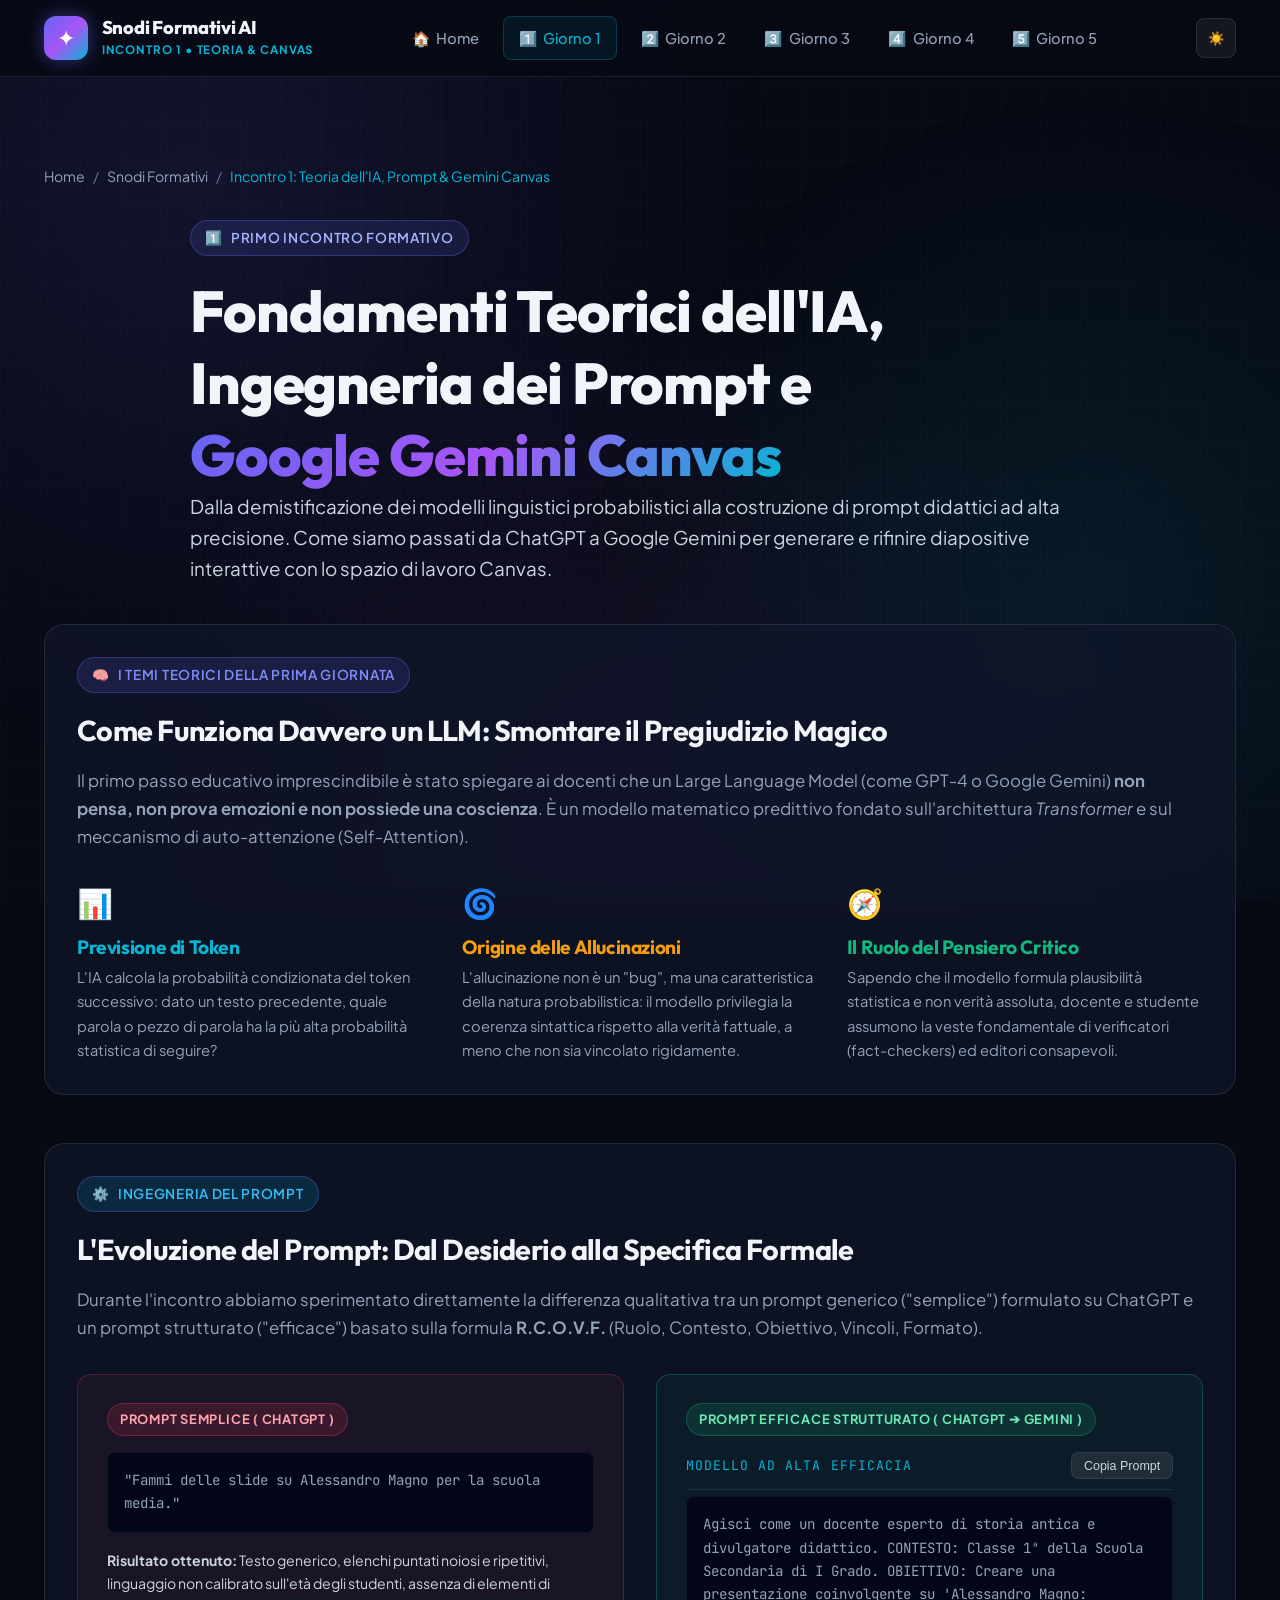
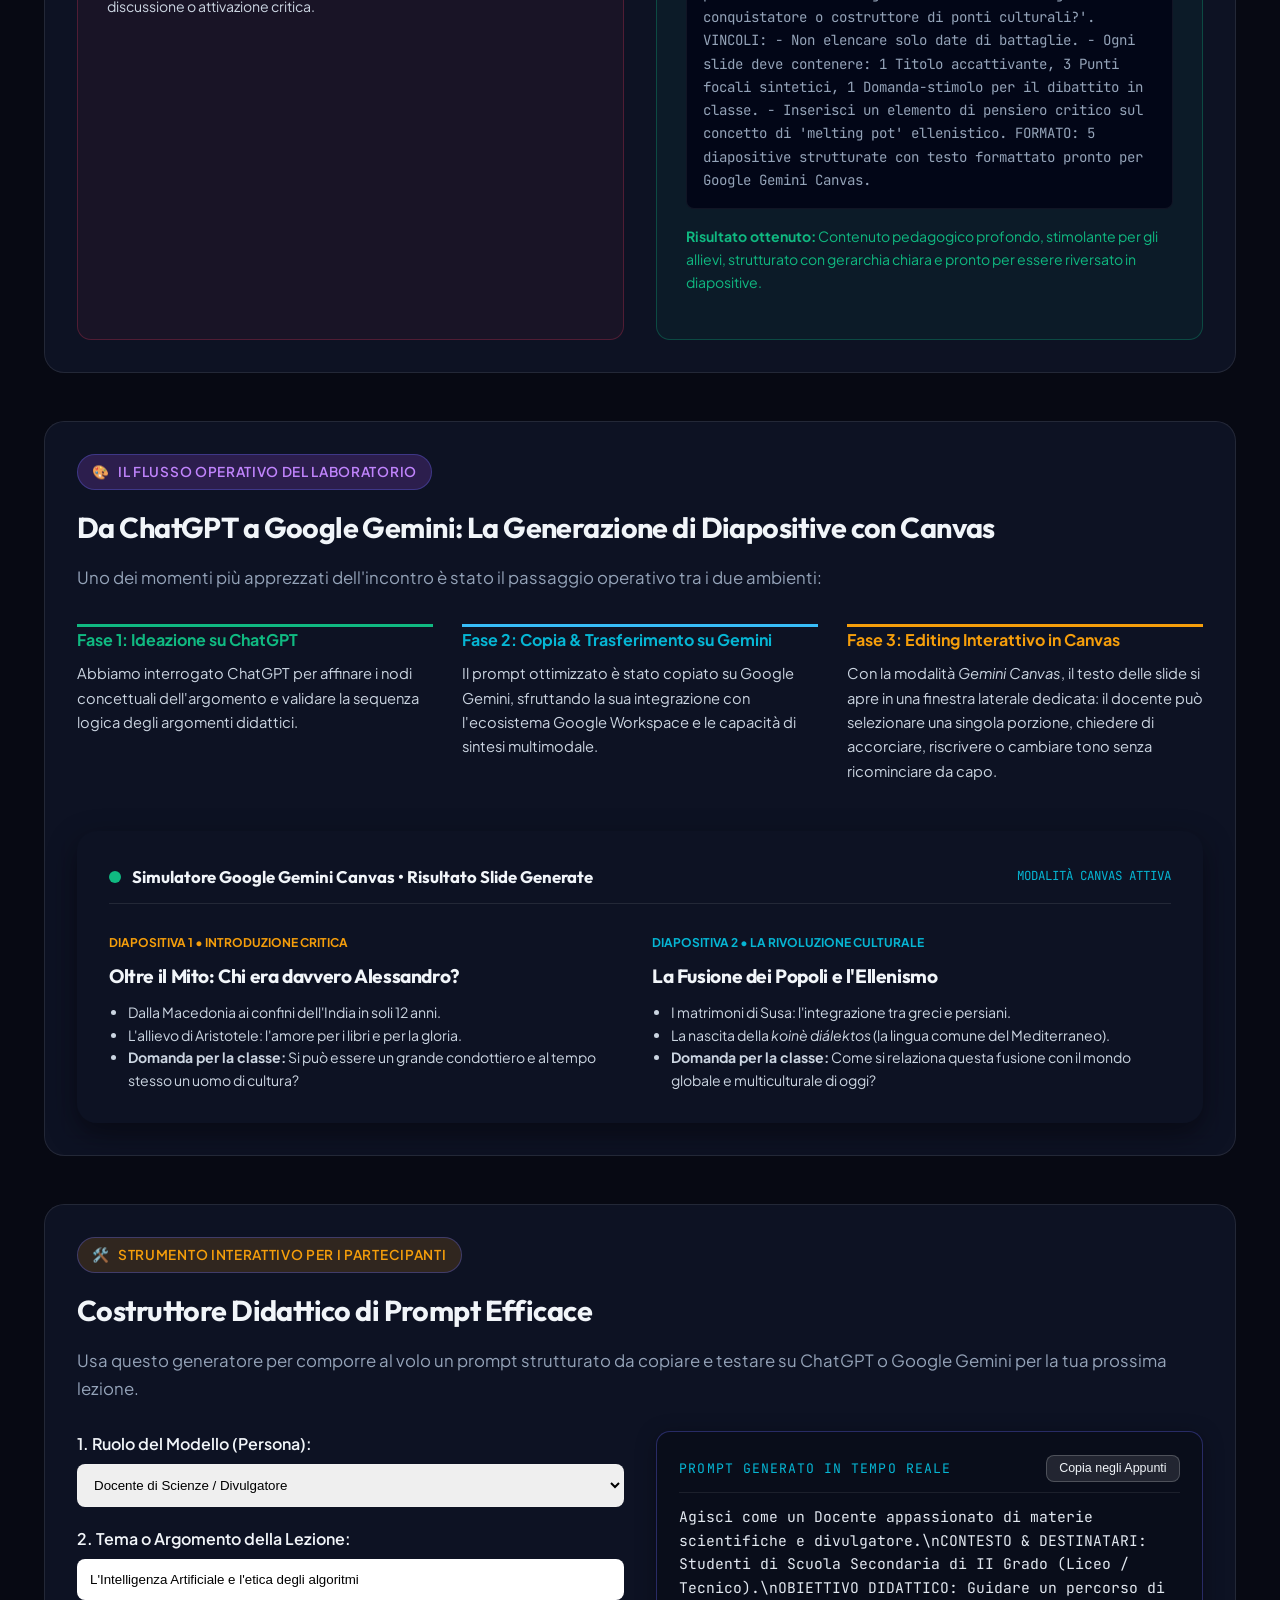
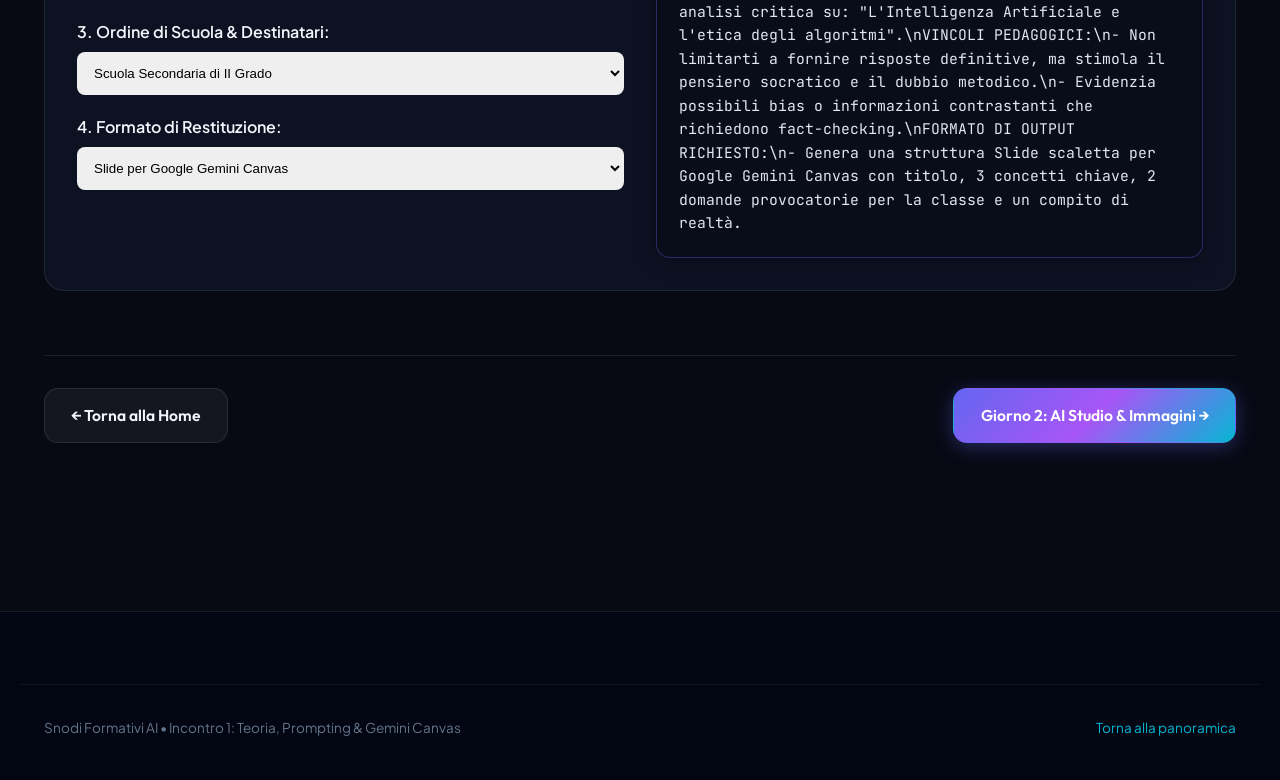
==== commit e76003b8: "refactor: replace hardcoded colors with CSS variables across HTML, JS, and CSS files" ====
--- a/giornata-1.html
+++ b/giornata-1.html
@@ -54,7 +54,7 @@
       <header class="section-header" style="text-align: left; max-width: 900px; margin-bottom: 2.5rem;">
         <div class="highlight-badge"><span>1️⃣</span> Primo Incontro Formativo</div>
         <h1>Fondamenti Teorici dell'IA, Ingegneria dei Prompt e <span class="text-gradient">Google Gemini Canvas</span></h1>
-        <p style="font-size: 1.18rem; color: #cbd5e1;">
+        <p style="font-size: 1.18rem; color: var(--text-subtle);">
           Dalla demistificazione dei modelli linguistici probabilistici alla costruzione di prompt didattici ad alta precisione. Come siamo passati da ChatGPT a Google Gemini per generare e rifinire diapositive interattive con lo spazio di lavoro Canvas.
         </p>
       </header>
@@ -70,25 +70,25 @@
         </p>
 
         <div class="cards-grid-3" style="margin-top: 1.8rem;">
-          <div style="background: rgba(2, 6, 23, 0.5); padding: 1.4rem; border-radius: var(--radius-md); border: 1px solid var(--border-subtle);">
+          <div class="nested-card">
             <div style="font-size: 1.8rem; margin-bottom: 0.5rem;">📊</div>
-            <h4 style="margin-bottom: 0.4rem; color: #38bdf8;">Previsione di Token</h4>
+            <h4 style="margin-bottom: 0.4rem; color: var(--accent-secondary);">Previsione di Token</h4>
             <p style="font-size: 0.92rem; margin-bottom: 0;">
               L'IA calcola la probabilità condizionata del token successivo: dato un testo precedente, quale parola o pezzo di parola ha la più alta probabilità statistica di seguire?
             </p>
           </div>
 
-          <div style="background: rgba(2, 6, 23, 0.5); padding: 1.4rem; border-radius: var(--radius-md); border: 1px solid var(--border-subtle);">
+          <div class="nested-card">
             <div style="font-size: 1.8rem; margin-bottom: 0.5rem;">🌀</div>
-            <h4 style="margin-bottom: 0.4rem; color: #fbbf24;">Origine delle Allucinazioni</h4>
+            <h4 style="margin-bottom: 0.4rem; color: var(--accent-amber);">Origine delle Allucinazioni</h4>
             <p style="font-size: 0.92rem; margin-bottom: 0;">
               L'allucinazione non è un "bug", ma una caratteristica della natura probabilistica: il modello privilegia la coerenza sintattica rispetto alla verità fattuale, a meno che non sia vincolato rigidamente.
             </p>
           </div>
 
-          <div style="background: rgba(2, 6, 23, 0.5); padding: 1.4rem; border-radius: var(--radius-md); border: 1px solid var(--border-subtle);">
+          <div class="nested-card">
             <div style="font-size: 1.8rem; margin-bottom: 0.5rem;">🧭</div>
-            <h4 style="margin-bottom: 0.4rem; color: #34d399;">Il Ruolo del Pensiero Critico</h4>
+            <h4 style="margin-bottom: 0.4rem; color: var(--accent-emerald);">Il Ruolo del Pensiero Critico</h4>
             <p style="font-size: 0.92rem; margin-bottom: 0;">
               Sapendo che il modello formula plausibilità statistica e non verità assoluta, docente e studente assumono la veste fondamentale di verificatori (fact-checkers) ed editori consapevoli.
             </p>
@@ -113,7 +113,7 @@
             <div class="prompt-snippet" id="snippetSimplePrompt">
 "Fammi delle slide su Alessandro Magno per la scuola media."
             </div>
-            <p style="font-size: 0.88rem; color: #cbd5e1;">
+            <p style="font-size: 0.88rem; color: var(--text-subtle);">
               <strong>Risultato ottenuto:</strong> Testo generico, elenchi puntati noiosi e ripetitivi, linguaggio non calibrato sull'età degli studenti, assenza di elementi di discussione o attivazione critica.
             </p>
           </div>
@@ -134,7 +134,7 @@
 - Inserisci un elemento di pensiero critico sul concetto di 'melting pot' ellenistico.
 FORMATO: 5 diapositive strutturate con testo formattato pronto per Google Gemini Canvas.
             </div>
-            <p style="font-size: 0.88rem; color: #a7f3d0;">
+            <p style="font-size: 0.88rem; color: var(--accent-emerald);">
               <strong>Risultato ottenuto:</strong> Contenuto pedagogico profondo, stimolante per gli allievi, strutturato con gerarchia chiara e pronto per essere riversato in diapositive.
             </p>
           </div>
@@ -142,7 +142,7 @@
       </section>
 
       <!-- SEZIONE 3: COPIA SU GEMINI E UTILIZZO DI GEMINI CANVAS -->
-      <section class="card" style="margin-bottom: 3rem; background: linear-gradient(145deg, rgba(16, 22, 42, 0.9) 0%, rgba(30, 41, 59, 0.7) 100%); border-color: rgba(99, 102, 241, 0.35);">
+      <section class="card card-featured" style="margin-bottom: 3rem;">
         <div class="highlight-badge" style="background: rgba(168, 85, 247, 0.2); color: #c084fc;">
           <span>🎨</span> Il Flusso Operativo del Laboratorio
         </div>
@@ -152,44 +152,44 @@
         </p>
 
         <div class="cards-grid-3" style="margin: 2rem 0;">
-          <div style="background: rgba(2, 6, 23, 0.6); padding: 1.5rem; border-radius: var(--radius-md); border-top: 3px solid #10b981;">
-            <strong style="color: #6ee7b7; display: block; margin-bottom: 0.5rem;">Fase 1: Ideazione su ChatGPT</strong>
-            <p style="font-size: 0.92rem; color: #cbd5e1;">
+          <div class="nested-card" style="border-top: 3px solid #10b981;">
+            <strong style="color: var(--accent-emerald); display: block; margin-bottom: 0.5rem;">Fase 1: Ideazione su ChatGPT</strong>
+            <p style="font-size: 0.92rem; color: var(--text-subtle);">
               Abbiamo interrogato ChatGPT per affinare i nodi concettuali dell'argomento e validare la sequenza logica degli argomenti didattici.
             </p>
           </div>
 
-          <div style="background: rgba(2, 6, 23, 0.6); padding: 1.5rem; border-radius: var(--radius-md); border-top: 3px solid #38bdf8;">
-            <strong style="color: #38bdf8; display: block; margin-bottom: 0.5rem;">Fase 2: Copia & Trasferimento su Gemini</strong>
-            <p style="font-size: 0.92rem; color: #cbd5e1;">
+          <div class="nested-card" style="border-top: 3px solid #38bdf8;">
+            <strong style="color: var(--accent-secondary); display: block; margin-bottom: 0.5rem;">Fase 2: Copia & Trasferimento su Gemini</strong>
+            <p style="font-size: 0.92rem; color: var(--text-subtle);">
               Il prompt ottimizzato è stato copiato su Google Gemini, sfruttando la sua integrazione con l'ecosistema Google Workspace e le capacità di sintesi multimodale.
             </p>
           </div>
 
-          <div style="background: rgba(2, 6, 23, 0.6); padding: 1.5rem; border-radius: var(--radius-md); border-top: 3px solid #f59e0b;">
-            <strong style="color: #fbbf24; display: block; margin-bottom: 0.5rem;">Fase 3: Editing Interattivo in Canvas</strong>
-            <p style="font-size: 0.92rem; color: #cbd5e1;">
+          <div class="nested-card" style="border-top: 3px solid #f59e0b;">
+            <strong style="color: var(--accent-amber); display: block; margin-bottom: 0.5rem;">Fase 3: Editing Interattivo in Canvas</strong>
+            <p style="font-size: 0.92rem; color: var(--text-subtle);">
               Con la modalità <em>Gemini Canvas</em>, il testo delle slide si apre in una finestra laterale dedicata: il docente può selezionare una singola porzione, chiedere di accorciare, riscrivere o cambiare tono senza ricominciare da capo.
             </p>
           </div>
         </div>
 
         <!-- SIMULATORE ANTEPRIMA GEMINI CANVAS -->
-        <div style="background: #020617; border: 1px solid var(--border-glow); border-radius: var(--radius-lg); padding: 2rem; box-shadow: var(--shadow-md);">
-          <div style="display: flex; justify-content: space-between; align-items: center; border-bottom: 1px solid rgba(255,255,255,0.08); padding-bottom: 0.8rem; margin-bottom: 1.5rem;">
+        <div class="spa-demo-box" style="border-radius: var(--radius-lg); padding: 2rem; box-shadow: var(--shadow-md);">
+          <div style="display: flex; justify-content: space-between; align-items: center; border-bottom: 1px solid var(--border-subtle); padding-bottom: 0.8rem; margin-bottom: 1.5rem;">
             <div style="display: flex; align-items: center; gap: 0.7rem;">
               <span style="display: inline-block; width: 12px; height: 12px; border-radius: 50%; background: #10b981;"></span>
-              <strong style="font-family: var(--font-heading); color: #fff; font-size: 1.05rem;">Simulatore Google Gemini Canvas • Risultato Slide Generate</strong>
+              <strong style="font-family: var(--font-heading); font-size: 1.05rem;">Simulatore Google Gemini Canvas • Risultato Slide Generate</strong>
             </div>
             <span style="font-family: var(--font-mono); font-size: 0.78rem; color: var(--accent-secondary);">MODALITÀ CANVAS ATTIVA</span>
           </div>
 
           <div class="cards-grid-2" style="gap: 1.5rem;">
             <!-- Slide 1 -->
-            <div style="background: rgba(30, 41, 59, 0.5); border: 1px solid rgba(255,255,255,0.06); padding: 1.5rem; border-radius: var(--radius-md);">
+            <div class="nested-card">
               <span style="font-size: 0.75rem; color: var(--accent-amber); font-weight: 700; text-transform: uppercase;">Diapositiva 1 • Introduzione Critica</span>
-              <h4 style="color: #fff; margin: 0.6rem 0 0.8rem 0;">Oltre il Mito: Chi era davvero Alessandro?</h4>
-              <ul style="font-size: 0.88rem; color: #cbd5e1; line-height: 1.6; padding-left: 1.2rem;">
+              <h4 style="margin: 0.6rem 0 0.8rem 0;">Oltre il Mito: Chi era davvero Alessandro?</h4>
+              <ul style="font-size: 0.88rem; color: var(--text-subtle); line-height: 1.6; padding-left: 1.2rem;">
                 <li>Dalla Macedonia ai confini dell'India in soli 12 anni.</li>
                 <li>L'allievo di Aristotele: l'amore per i libri e per la gloria.</li>
                 <li><strong>Domanda per la classe:</strong> Si può essere un grande condottiero e al tempo stesso un uomo di cultura?</li>
@@ -197,10 +197,10 @@
             </div>
 
             <!-- Slide 2 -->
-            <div style="background: rgba(30, 41, 59, 0.5); border: 1px solid rgba(255,255,255,0.06); padding: 1.5rem; border-radius: var(--radius-md);">
+            <div class="nested-card">
               <span style="font-size: 0.75rem; color: var(--accent-secondary); font-weight: 700; text-transform: uppercase;">Diapositiva 2 • La Rivoluzione Culturale</span>
-              <h4 style="color: #fff; margin: 0.6rem 0 0.8rem 0;">La Fusione dei Popoli e l'Ellenismo</h4>
-              <ul style="font-size: 0.88rem; color: #cbd5e1; line-height: 1.6; padding-left: 1.2rem;">
+              <h4 style="margin: 0.6rem 0 0.8rem 0;">La Fusione dei Popoli e l'Ellenismo</h4>
+              <ul style="font-size: 0.88rem; color: var(--text-subtle); line-height: 1.6; padding-left: 1.2rem;">
                 <li>I matrimoni di Susa: l'integrazione tra greci e persiani.</li>
                 <li>La nascita della <em>koinè diálektos</em> (la lingua comune del Mediterraneo).</li>
                 <li><strong>Domanda per la classe:</strong> Come si relaziona questa fusione con il mondo globale e multiculturale di oggi?</li>
@@ -222,27 +222,27 @@
 
         <div class="cards-grid-2" style="margin-top: 1.8rem;">
           <div>
-            <label style="display: block; font-weight: 600; margin-bottom: 0.4rem; color: #e2e8f0;" for="builderRole">1. Ruolo del Modello (Persona):</label>
-            <select id="builderRole" style="width: 100%; padding: 0.75rem; border-radius: var(--radius-sm); background: #020617; border: 1px solid var(--border-subtle); color: #fff; margin-bottom: 1.2rem;">
+            <label style="display: block; font-weight: 600; margin-bottom: 0.4rem;" for="builderRole">1. Ruolo del Modello (Persona):</label>
+            <select id="builderRole" style="width: 100%; padding: 0.75rem; border-radius: var(--radius-sm); border: 1px solid var(--border-subtle); margin-bottom: 1.2rem;">
               <option value="Docente appassionato di materie scientifiche e divulgatore">Docente di Scienze / Divulgatore</option>
               <option value="Storico contemporaneo e formatore didattico">Storico / Formatoredidattico</option>
               <option value="Docente di Lettere esperto in debate e pensiero critico">Docente di Lettere & Debate</option>
               <option value="Ingegnere informatico e mentore di coding etico">Ingegnere Informatico & Coding</option>
             </select>
 
-            <label style="display: block; font-weight: 600; margin-bottom: 0.4rem; color: #e2e8f0;" for="builderTopic">2. Tema o Argomento della Lezione:</label>
-            <input type="text" id="builderTopic" value="L'Intelligenza Artificiale e l'etica degli algoritmi" style="width: 100%; padding: 0.75rem; border-radius: var(--radius-sm); background: #020617; border: 1px solid var(--border-subtle); color: #fff; margin-bottom: 1.2rem;">
-
-            <label style="display: block; font-weight: 600; margin-bottom: 0.4rem; color: #e2e8f0;" for="builderLevel">3. Ordine di Scuola & Destinatari:</label>
-            <select id="builderLevel" style="width: 100%; padding: 0.75rem; border-radius: var(--radius-sm); background: #020617; border: 1px solid var(--border-subtle); color: #fff; margin-bottom: 1.2rem;">
+            <label style="display: block; font-weight: 600; margin-bottom: 0.4rem;" for="builderTopic">2. Tema o Argomento della Lezione:</label>
+            <input type="text" id="builderTopic" value="L'Intelligenza Artificiale e l'etica degli algoritmi" style="width: 100%; padding: 0.75rem; border-radius: var(--radius-sm); border: 1px solid var(--border-subtle); margin-bottom: 1.2rem;">
+
+            <label style="display: block; font-weight: 600; margin-bottom: 0.4rem;" for="builderLevel">3. Ordine di Scuola & Destinatari:</label>
+            <select id="builderLevel" style="width: 100%; padding: 0.75rem; border-radius: var(--radius-sm); border: 1px solid var(--border-subtle); margin-bottom: 1.2rem;">
               <option value="Scuola Secondaria di II Grado (Liceo / Tecnico)">Scuola Secondaria di II Grado</option>
               <option value="Scuola Secondaria di I Grado (Medie)">Scuola Secondaria di I Grado</option>
               <option value="Scuola Primaria (classi IV e V)">Scuola Primaria</option>
               <option value="Corso di formazione docenti">Formazione Docenti</option>
             </select>
 
-            <label style="display: block; font-weight: 600; margin-bottom: 0.4rem; color: #e2e8f0;" for="builderFormat">4. Formato di Restituzione:</label>
-            <select id="builderFormat" style="width: 100%; padding: 0.75rem; border-radius: var(--radius-sm); background: #020617; border: 1px solid var(--border-subtle); color: #fff;">
+            <label style="display: block; font-weight: 600; margin-bottom: 0.4rem;" for="builderFormat">4. Formato di Restituzione:</label>
+            <select id="builderFormat" style="width: 100%; padding: 0.75rem; border-radius: var(--radius-sm); border: 1px solid var(--border-subtle);">
               <option value="Slide scaletta per Google Gemini Canvas">Slide per Google Gemini Canvas</option>
               <option value="Mappa concettuale testuale con domande socratiche">Mappa concettuale + Domande socratiche</option>
               <option value="Griglia per dibattito (Debate a squadre) con fonti">Griglia di Debate con fonti</option>
--- a/assets/css/style.css
+++ b/assets/css/style.css
@@ -30,6 +30,7 @@
   /* Tipografia & Testi */
   --text-main: #f1f5f9;
   --text-muted: #94a3b8;
+  --text-subtle: #cbd5e1;
   --text-dim: #64748b;
   --font-heading: 'Outfit', -apple-system, BlinkMacSystemFont, sans-serif;
   --font-body: 'Plus Jakarta Sans', -apple-system, BlinkMacSystemFont, sans-serif;
@@ -54,17 +55,19 @@
 /* Modalità Chiara (Opzionale e accessibile) */
 body.theme-light {
   --bg-dark: #f8fafc;
-  --bg-card: rgba(255, 255, 255, 0.85);
-  --bg-card-hover: rgba(255, 255, 255, 0.98);
+  --bg-card: #ffffff;
+  --bg-card-hover: #ffffff;
   --bg-glass: rgba(0, 0, 0, 0.03);
-  --border-subtle: rgba(0, 0, 0, 0.08);
-  --border-glow: rgba(99, 102, 241, 0.3);
+  --border-subtle: rgba(0, 0, 0, 0.09);
+  --border-glow: rgba(99, 102, 241, 0.25);
   --text-main: #0f172a;
-  --text-muted: #475569;
+  --text-muted: #334155;
+  --text-subtle: #475569;
   --text-dim: #64748b;
-  --shadow-sm: 0 4px 12px rgba(0, 0, 0, 0.06);
-  --shadow-md: 0 10px 30px rgba(0, 0, 0, 0.1);
-  --shadow-glow: 0 0 30px rgba(99, 102, 241, 0.15);
+  --shadow-sm: 0 4px 12px rgba(0, 0, 0, 0.05);
+  --shadow-md: 0 10px 30px rgba(0, 0, 0, 0.08);
+  --shadow-glow: 0 0 25px rgba(99, 102, 241, 0.12);
+  --shadow-amber: 0 10px 25px rgba(245, 158, 11, 0.12);
 }
 
 /* ==========================================================================
@@ -425,7 +428,7 @@
 .hero-lead {
   font-size: 1.25rem;
   line-height: 1.7;
-  color: #cbd5e1;
+  color: var(--text-subtle);
   margin-bottom: 2rem;
 }
 
@@ -699,7 +702,7 @@
 
 .day-keypoints li {
   font-size: 0.9rem;
-  color: #cbd5e1;
+  color: var(--text-subtle);
   margin-bottom: 0.5rem;
   display: flex;
   align-items: flex-start;
@@ -1070,6 +1073,34 @@
   background: rgba(16, 185, 129, 0.12);
   border-color: rgba(16, 185, 129, 0.4);
 }
+
+/* Alerts (Mini-SPA e Feedback) */
+.alert-danger {
+  background: rgba(244, 63, 94, 0.15);
+  border: 1px solid rgba(244, 63, 94, 0.5);
+  color: #fecdd3;
+  padding: 1.2rem;
+  border-radius: var(--radius-sm);
+  font-size: 0.95rem;
+  line-height: 1.6;
+}
+.alert-danger strong {
+  color: #fda4af;
+}
+
+.alert-success {
+  background: rgba(16, 185, 129, 0.15);
+  border: 1px solid rgba(16, 185, 129, 0.5);
+  color: #a7f3d0;
+  padding: 1.2rem;
+  border-radius: var(--radius-sm);
+  font-size: 0.95rem;
+  line-height: 1.6;
+}
+.alert-success strong {
+  color: #6ee7b7;
+}
+
 
 /* Chat simulator (Giorno 4 & Gem socratica) */
 .chat-simulator {
@@ -1349,3 +1380,709 @@
     max-width: 100%;
   }
 }
+
+/* ==========================================================================
+   MODALITÀ CHIARA (THEME LIGHT) - STILI COMPLETI & ACCESSIBILITÀ
+   Risolve ogni problema di contrasto e leggibilità dei testi
+   ========================================================================== */
+
+/* 1. Header e Navigazione */
+body.theme-light .site-header {
+  background: rgba(255, 255, 255, 0.88);
+  border-bottom: 1px solid rgba(0, 0, 0, 0.08);
+}
+
+body.theme-light .brand-title {
+  color: #0f172a;
+}
+
+body.theme-light .nav-item a {
+  color: #475569;
+}
+
+body.theme-light .nav-item a:hover {
+  color: #0f172a;
+  background: rgba(0, 0, 0, 0.05);
+}
+
+body.theme-light .nav-item a.active {
+  color: #4338ca;
+  background: rgba(99, 102, 241, 0.08);
+  border: 1px solid rgba(99, 102, 241, 0.25);
+}
+
+body.theme-light .theme-toggle-btn {
+  background: rgba(0, 0, 0, 0.04);
+  border: 1px solid rgba(0, 0, 0, 0.1);
+  color: #0f172a;
+}
+
+body.theme-light .theme-toggle-btn:hover {
+  background: rgba(0, 0, 0, 0.08);
+  border-color: rgba(99, 102, 241, 0.35);
+}
+
+body.theme-light .mobile-nav-toggle {
+  color: #0f172a;
+}
+
+@media (max-width: 768px) {
+  body.theme-light .nav-links {
+    background: rgba(255, 255, 255, 0.98);
+    border-bottom: 1px solid rgba(0, 0, 0, 0.1);
+  }
+}
+
+/* 2. Sfondi & Griglie */
+body.theme-light .bg-grid-overlay {
+  background-image: linear-gradient(to right, rgba(0, 0, 0, 0.03) 1px, transparent 1px),
+                    linear-gradient(to bottom, rgba(0, 0, 0, 0.03) 1px, transparent 1px);
+}
+
+body.theme-light .bg-ambient-glow {
+  opacity: 0.45;
+}
+
+/* 3. Pulsanti Secondari & Badge */
+body.theme-light .btn-secondary {
+  background: #f1f5f9;
+  border: 1px solid rgba(0, 0, 0, 0.12);
+  color: #1e293b;
+}
+
+body.theme-light .btn-secondary:hover {
+  background: #e2e8f0;
+  border-color: rgba(99, 102, 241, 0.35);
+  color: #0f172a;
+}
+
+body.theme-light .highlight-badge {
+  background: rgba(99, 102, 241, 0.1);
+  border: 1px solid rgba(99, 102, 241, 0.28);
+  color: #4338ca;
+}
+
+body.theme-light .day-number {
+  background: rgba(99, 102, 241, 0.1);
+  color: #4338ca;
+  border: 1px solid rgba(99, 102, 241, 0.25);
+}
+
+body.theme-light .day-tools {
+  color: #64748b;
+}
+
+/* 4. Hero Section */
+body.theme-light .hero-lead {
+  color: #334155;
+}
+
+body.theme-light .hero-floating-card {
+  background: rgba(255, 255, 255, 0.96);
+  border: 1px solid rgba(245, 158, 11, 0.45);
+  box-shadow: 0 10px 30px rgba(0, 0, 0, 0.08);
+}
+
+body.theme-light .hero-floating-card p {
+  color: #0f172a;
+}
+
+body.theme-light .teacher-meta-pill {
+  background: #ffffff;
+  border-color: rgba(0, 0, 0, 0.08);
+  box-shadow: 0 4px 15px rgba(0, 0, 0, 0.04);
+}
+
+body.theme-light .teacher-info strong {
+  color: #0f172a;
+}
+
+body.theme-light .teacher-info span {
+  color: #475569;
+}
+
+/* 5. Manifesto Pedagogico */
+body.theme-light .manifesto-box {
+  background: linear-gradient(145deg, #ffffff 0%, #f8fafc 100%);
+  border: 1px solid rgba(99, 102, 241, 0.25);
+  box-shadow: 0 10px 30px rgba(0, 0, 0, 0.06);
+}
+
+body.theme-light .manifesto-quote {
+  color: #1e293b;
+  border-left-color: #d97706;
+}
+
+body.theme-light .manifesto-icon {
+  background: rgba(99, 102, 241, 0.08);
+  border: 1px solid rgba(99, 102, 241, 0.22);
+  color: #4f46e5;
+}
+
+body.theme-light .manifesto-item h3 {
+  color: #0f172a;
+}
+
+body.theme-light .manifesto-item p {
+  color: #334155;
+}
+
+/* 6. Card & Griglie */
+body.theme-light .card {
+  background: #ffffff;
+  border: 1px solid rgba(0, 0, 0, 0.08);
+  box-shadow: 0 4px 20px rgba(0, 0, 0, 0.04);
+}
+
+body.theme-light .day-card {
+  background: #ffffff;
+  border: 1px solid rgba(0, 0, 0, 0.08);
+  box-shadow: 0 4px 20px rgba(0, 0, 0, 0.04);
+}
+
+body.theme-light .day-card:hover {
+  border-color: rgba(99, 102, 241, 0.35);
+  box-shadow: 0 12px 35px rgba(99, 102, 241, 0.12);
+}
+
+body.theme-light .day-title {
+  color: #0f172a;
+}
+
+body.theme-light .day-description {
+  color: #334155;
+}
+
+body.theme-light .day-keypoints li {
+  color: #334155;
+}
+
+body.theme-light .day-card-footer {
+  border-top: 1px solid rgba(0, 0, 0, 0.06);
+}
+
+/* Card con gradienti scuri trasformate in chiare */
+body.theme-light .card-featured,
+body.theme-light .card[style*="background: linear-gradient"],
+body.theme-light .card[style*="background:linear-gradient"] {
+  background: linear-gradient(145deg, #ffffff 0%, #f8fafc 100%) !important;
+  border-color: rgba(99, 102, 241, 0.25) !important;
+  box-shadow: 0 8px 30px rgba(0, 0, 0, 0.05);
+}
+
+body.theme-light .card[style*="background: linear-gradient"] h2,
+body.theme-light .card[style*="background:linear-gradient"] h2,
+body.theme-light .card[style*="background: linear-gradient"] h3,
+body.theme-light .card[style*="background:linear-gradient"] h3,
+body.theme-light .card[style*="background: linear-gradient"] h4,
+body.theme-light .card[style*="background:linear-gradient"] h4 {
+  color: #0f172a !important;
+}
+
+body.theme-light .card[style*="background: linear-gradient"] p,
+body.theme-light .card[style*="background:linear-gradient"] p {
+  color: #334155 !important;
+}
+
+/* Card annidate e riquadri interni */
+body.theme-light .nested-card,
+body.theme-light div[style*="background: rgba(2, 6, 23"],
+body.theme-light div[style*="background:rgba(2, 6, 23"],
+body.theme-light div[style*="background: rgba(30, 41, 59"],
+body.theme-light div[style*="background:rgba(30, 41, 59"] {
+  background: #f8fafc !important;
+  border-color: rgba(0, 0, 0, 0.08) !important;
+  box-shadow: 0 2px 8px rgba(0, 0, 0, 0.03);
+}
+
+body.theme-light div[style*="background: rgba(2, 6, 23"] p,
+body.theme-light div[style*="background:rgba(2, 6, 23"] p,
+body.theme-light div[style*="background: rgba(2, 6, 23"] ul,
+body.theme-light div[style*="background:rgba(2, 6, 23"] ul,
+body.theme-light div[style*="background: rgba(30, 41, 59"] p,
+body.theme-light div[style*="background:rgba(30, 41, 59"] p,
+body.theme-light div[style*="background: rgba(30, 41, 59"] ul,
+body.theme-light div[style*="background:rgba(30, 41, 59"] ul {
+  color: #334155 !important;
+}
+
+body.theme-light div[style*="background: rgba(2, 6, 23"] h3,
+body.theme-light div[style*="background:rgba(2, 6, 23"] h3,
+body.theme-light div[style*="background: rgba(2, 6, 23"] h4,
+body.theme-light div[style*="background:rgba(2, 6, 23"] h4,
+body.theme-light div[style*="background: rgba(30, 41, 59"] h4,
+body.theme-light div[style*="background:rgba(30, 41, 59"] h4 {
+  color: #0f172a !important;
+}
+
+/* 7. Simulatore di Pensiero Critico (Homepage) */
+body.theme-light .simulator-container {
+  background: #ffffff;
+  border: 1px solid rgba(0, 0, 0, 0.08);
+  box-shadow: 0 10px 30px rgba(0, 0, 0, 0.05);
+}
+
+body.theme-light .sim-tabs {
+  border-bottom: 1px solid rgba(0, 0, 0, 0.08);
+}
+
+body.theme-light .sim-tab-btn {
+  color: #475569;
+}
+
+body.theme-light .sim-tab-btn:hover {
+  color: #0f172a;
+  background: rgba(0, 0, 0, 0.04);
+}
+
+body.theme-light .sim-tab-btn.active {
+  color: #4338ca;
+  background: rgba(99, 102, 241, 0.1);
+  border: 1px solid rgba(99, 102, 241, 0.3);
+}
+
+body.theme-light .comparison-box.passive {
+  background: #fff1f2;
+  border: 1px solid rgba(244, 63, 94, 0.3);
+}
+
+body.theme-light .comparison-box.passive h4 {
+  color: #9f1239;
+}
+
+body.theme-light .comparison-box.passive h5 {
+  color: #be123c !important;
+}
+
+body.theme-light .comparison-box.passive ul {
+  color: #334155 !important;
+}
+
+body.theme-light .box-tag.passive {
+  background: rgba(244, 63, 94, 0.15);
+  color: #9f1239;
+  border-color: rgba(244, 63, 94, 0.3);
+}
+
+body.theme-light .comparison-box.critical {
+  background: #f0fdf4;
+  border: 1px solid rgba(16, 185, 129, 0.3);
+}
+
+body.theme-light .comparison-box.critical h4 {
+  color: #065f46;
+}
+
+body.theme-light .comparison-box.critical h5 {
+  color: #047857 !important;
+}
+
+body.theme-light .comparison-box.critical ul {
+  color: #334155 !important;
+}
+
+body.theme-light .box-tag.critical {
+  background: rgba(16, 185, 129, 0.15);
+  color: #065f46;
+  border-color: rgba(16, 185, 129, 0.3);
+}
+
+body.theme-light .prompt-snippet {
+  background: #f8fafc;
+  border: 1px solid rgba(0, 0, 0, 0.12);
+  color: #1e293b;
+}
+
+body.theme-light .prompt-snippet strong {
+  color: #0f172a;
+}
+
+/* 8. Callout Didattici */
+body.theme-light .callout-pedagogy {
+  background: #fffbeb;
+  border: 1px solid rgba(245, 158, 11, 0.4);
+  color: #78350f;
+}
+body.theme-light .callout-pedagogy .callout-content h4 {
+  color: #92400e;
+}
+body.theme-light .callout-pedagogy p {
+  color: #78350f;
+}
+body.theme-light .callout-pedagogy strong {
+  color: #451a03;
+}
+
+body.theme-light .callout-tech {
+  background: #eef2ff;
+  border: 1px solid rgba(99, 102, 241, 0.35);
+  color: #312e81;
+}
+body.theme-light .callout-tech .callout-content h4 {
+  color: #4338ca;
+}
+body.theme-light .callout-tech p {
+  color: #312e81;
+}
+body.theme-light .callout-tech strong {
+  color: #1e1b4b;
+}
+
+body.theme-light .callout-law {
+  background: #ecfdf5;
+  border: 1px solid rgba(16, 185, 129, 0.35);
+  color: #064e3b;
+}
+body.theme-light .callout-law .callout-content h4 {
+  color: #047857;
+}
+body.theme-light .callout-law p {
+  color: #064e3b;
+}
+body.theme-light .callout-law strong {
+  color: #022c22;
+}
+
+/* 9. Piramide AI Act (Giorno 3) */
+body.theme-light .tier-unacceptable {
+  background: #fff1f2;
+  border-color: rgba(244, 63, 94, 0.4);
+}
+body.theme-light .tier-unacceptable strong {
+  color: #be123c !important;
+}
+body.theme-light .tier-unacceptable p {
+  color: #334155 !important;
+}
+body.theme-light .tier-unacceptable .btn {
+  background: #f43f5e;
+  border-color: #f43f5e;
+  color: #ffffff !important;
+}
+
+body.theme-light .tier-high {
+  background: #fffbeb;
+  border-color: rgba(245, 158, 11, 0.4);
+}
+body.theme-light .tier-high strong {
+  color: #b45309 !important;
+}
+body.theme-light .tier-high p {
+  color: #334155 !important;
+}
+body.theme-light .tier-high .btn {
+  background: #f59e0b;
+  border-color: #f59e0b;
+  color: #ffffff !important;
+}
+
+body.theme-light .tier-transparency {
+  background: #eef2ff;
+  border-color: rgba(99, 102, 241, 0.4);
+}
+body.theme-light .tier-transparency strong {
+  color: #4338ca !important;
+}
+body.theme-light .tier-transparency p {
+  color: #334155 !important;
+}
+body.theme-light .tier-transparency .btn {
+  background: #6366f1;
+  border-color: #6366f1;
+  color: #ffffff !important;
+}
+
+body.theme-light .tier-minimal {
+  background: #ecfdf5;
+  border-color: rgba(16, 185, 129, 0.4);
+}
+body.theme-light .tier-minimal strong {
+  color: #047857 !important;
+}
+body.theme-light .tier-minimal p {
+  color: #334155 !important;
+}
+body.theme-light .tier-minimal .btn {
+  background: #10b981;
+  border-color: #10b981;
+  color: #ffffff !important;
+}
+
+body.theme-light #riskDetailBox {
+  background: #f8fafc !important;
+  border: 1px solid rgba(99, 102, 241, 0.25) !important;
+}
+body.theme-light #riskDetailBox h3 {
+  color: #0f172a !important;
+}
+body.theme-light #riskDetailBox p {
+  color: #334155 !important;
+}
+
+/* 10. Singola Pagina Web (SPA) & Box Codice (Giorno 3) */
+body.theme-light .spa-demo-box,
+body.theme-light div[style*="background: #020617"],
+body.theme-light div[style*="background:#020617"] {
+  background: #ffffff !important;
+  border: 1px solid rgba(99, 102, 241, 0.25) !important;
+  box-shadow: 0 4px 20px rgba(0, 0, 0, 0.05);
+}
+
+body.theme-light div[style*="background: #020617"] h3,
+body.theme-light div[style*="background:#020617"] h3,
+body.theme-light div[style*="background: #020617"] h4,
+body.theme-light div[style*="background:#020617"] h4 {
+  color: #0f172a !important;
+}
+
+body.theme-light div[style*="background: #020617"] p,
+body.theme-light div[style*="background:#020617"] p {
+  color: #334155 !important;
+}
+
+body.theme-light textarea#spaTestInput {
+  background: #f8fafc !important;
+  border: 1px solid rgba(0, 0, 0, 0.15) !important;
+  color: #0f172a !important;
+}
+
+body.theme-light .alert-danger {
+  background: #fee2e2 !important;
+  border: 1px solid #f87171 !important;
+  color: #991b1b !important;
+}
+body.theme-light .alert-danger strong {
+  color: #991b1b !important;
+}
+
+body.theme-light .alert-success {
+  background: #dcfce7 !important;
+  border: 1px solid #4ade80 !important;
+  color: #166534 !important;
+}
+body.theme-light .alert-success strong {
+  color: #166534 !important;
+}
+
+
+/* Prompt Box (Codice) - Mantiene look console elegante ma sempre leggibile */
+.prompt-box {
+  background: #090d1a !important;
+  border: 1px solid var(--border-glow);
+  box-shadow: 0 4px 20px rgba(0, 0, 0, 0.35);
+}
+.prompt-box .prompt-text {
+  color: #e2e8f0 !important;
+}
+.prompt-box .prompt-box-title {
+  color: var(--accent-secondary) !important;
+}
+.prompt-box .btn-copy {
+  background: rgba(255, 255, 255, 0.1) !important;
+  border-color: rgba(255, 255, 255, 0.2) !important;
+  color: #f1f5f9 !important;
+}
+.prompt-box .btn-copy:hover {
+  background: rgba(255, 255, 255, 0.22) !important;
+  color: #ffffff !important;
+}
+
+/* 11. Visualizzatore Multimodale (Giorno 2) */
+body.theme-light .multimodal-viewer {
+  background: #ffffff;
+  border: 1px solid rgba(0, 0, 0, 0.08);
+  box-shadow: 0 10px 30px rgba(0, 0, 0, 0.05);
+}
+
+body.theme-light .stage-card {
+  background: #f8fafc;
+  border: 1px solid rgba(0, 0, 0, 0.08);
+}
+
+body.theme-light .stage-card:hover {
+  border-color: var(--accent-primary);
+}
+
+body.theme-light .stage-card h4 {
+  color: #0f172a;
+}
+
+body.theme-light .stage-card p {
+  color: #475569;
+}
+
+body.theme-light #day2StageDescription {
+  background: #f8fafc !important;
+  border: 1px solid rgba(0, 0, 0, 0.08) !important;
+}
+
+body.theme-light #day2StageDescription strong {
+  color: #0284c7 !important;
+}
+
+body.theme-light #day2StageDescription p {
+  color: #334155 !important;
+}
+
+/* 12. Chat Simulator (Giorno 4) */
+body.theme-light .chat-simulator {
+  background: #ffffff;
+  border: 1px solid rgba(99, 102, 241, 0.3);
+  box-shadow: 0 10px 30px rgba(0, 0, 0, 0.06);
+}
+
+body.theme-light .chat-header {
+  background: #f8fafc;
+  border-bottom: 1px solid rgba(0, 0, 0, 0.08);
+}
+
+body.theme-light .chat-header strong {
+  color: #0f172a;
+}
+
+body.theme-light .bubble-bot {
+  background: #f1f5f9;
+  border: 1px solid rgba(0, 0, 0, 0.08);
+  color: #0f172a;
+}
+
+body.theme-light .bubble-bot strong {
+  color: #0f172a;
+}
+
+body.theme-light .chat-input-area {
+  background: #f8fafc;
+  border-top: 1px solid rgba(0, 0, 0, 0.08);
+}
+
+body.theme-light .chat-input-area input {
+  background: #ffffff;
+  border: 1px solid rgba(0, 0, 0, 0.15);
+  color: #0f172a;
+}
+
+/* 13. Music Player (Giorno 5) */
+body.theme-light .music-player-widget {
+  background: linear-gradient(135deg, #ffffff 0%, #faf5ff 100%);
+  border: 1px solid rgba(168, 85, 247, 0.35);
+  box-shadow: 0 10px 30px rgba(168, 85, 247, 0.1);
+}
+
+body.theme-light .music-player-widget h3 {
+  color: #0f172a !important;
+}
+
+body.theme-light .music-player-widget p {
+  color: #334155 !important;
+}
+
+body.theme-light #musicStatusLabel {
+  color: #4c1d95 !important;
+}
+
+/* Decalogo (Giorno 5) */
+body.theme-light .decalogo-item {
+  background: #ffffff !important;
+  border-color: rgba(0, 0, 0, 0.08) !important;
+  box-shadow: 0 2px 10px rgba(0, 0, 0, 0.04) !important;
+}
+body.theme-light .decalogo-item strong {
+  color: #0f172a !important;
+}
+body.theme-light .decalogo-item p {
+  color: #334155 !important;
+}
+
+
+/* 14. Moduli Form & Input (Giorno 1) */
+body.theme-light label {
+  color: #0f172a !important;
+}
+
+body.theme-light input[type="text"],
+body.theme-light select,
+body.theme-light textarea {
+  background: #ffffff !important;
+  border: 1px solid rgba(0, 0, 0, 0.15) !important;
+  color: #0f172a !important;
+}
+
+body.theme-light input[type="text"]:focus,
+body.theme-light select:focus,
+body.theme-light textarea:focus {
+  border-color: var(--accent-primary) !important;
+  box-shadow: 0 0 0 3px rgba(99, 102, 241, 0.15);
+}
+
+/* 15. Footer */
+body.theme-light .site-footer {
+  background: #f1f5f9;
+  border-top: 1px solid rgba(0, 0, 0, 0.08);
+}
+
+body.theme-light .footer-brand p {
+  color: #475569;
+}
+
+body.theme-light .footer-col h4 {
+  color: #0f172a;
+}
+
+body.theme-light .footer-links a {
+  color: #475569;
+}
+
+body.theme-light .footer-links a:hover {
+  color: var(--accent-primary);
+}
+
+body.theme-light .footer-bottom {
+  border-top: 1px solid rgba(0, 0, 0, 0.08);
+  color: #64748b;
+}
+
+body.theme-light .footer-bottom a {
+  color: #475569;
+}
+
+body.theme-light .footer-bottom a:hover {
+  color: var(--accent-primary);
+}
+
+/* 16. Regole Generali di Salvaguardia e Contrasto */
+body.theme-light .section-header p,
+body.theme-light header p {
+  color: #334155 !important;
+}
+
+body.theme-light [style*="color: #cbd5e1"],
+body.theme-light [style*="color:#cbd5e1"] {
+  color: #334155 !important;
+}
+
+body.theme-light [style*="color: #e2e8f0"],
+body.theme-light [style*="color:#e2e8f0"] {
+  color: #0f172a !important;
+}
+
+body.theme-light .card h2[style*="color: #fff"],
+body.theme-light .card h2[style*="color:#fff"],
+body.theme-light .card h3[style*="color: #fff"],
+body.theme-light .card h3[style*="color:#fff"],
+body.theme-light .card h4[style*="color: #fff"],
+body.theme-light .card h4[style*="color:#fff"],
+body.theme-light .card h5[style*="color: #fff"],
+body.theme-light .card h5[style*="color:#fff"] {
+  color: #0f172a !important;
+}
+
+body.theme-light .card label[style*="color: #e2e8f0"],
+body.theme-light .card label[style*="color:#e2e8f0"],
+body.theme-light .card label[style*="color: #fff"],
+body.theme-light .card label[style*="color:#fff"] {
+  color: #0f172a !important;
+}
+
+body.theme-light .day-pager-nav {
+  border-top-color: rgba(0, 0, 0, 0.08);
+}
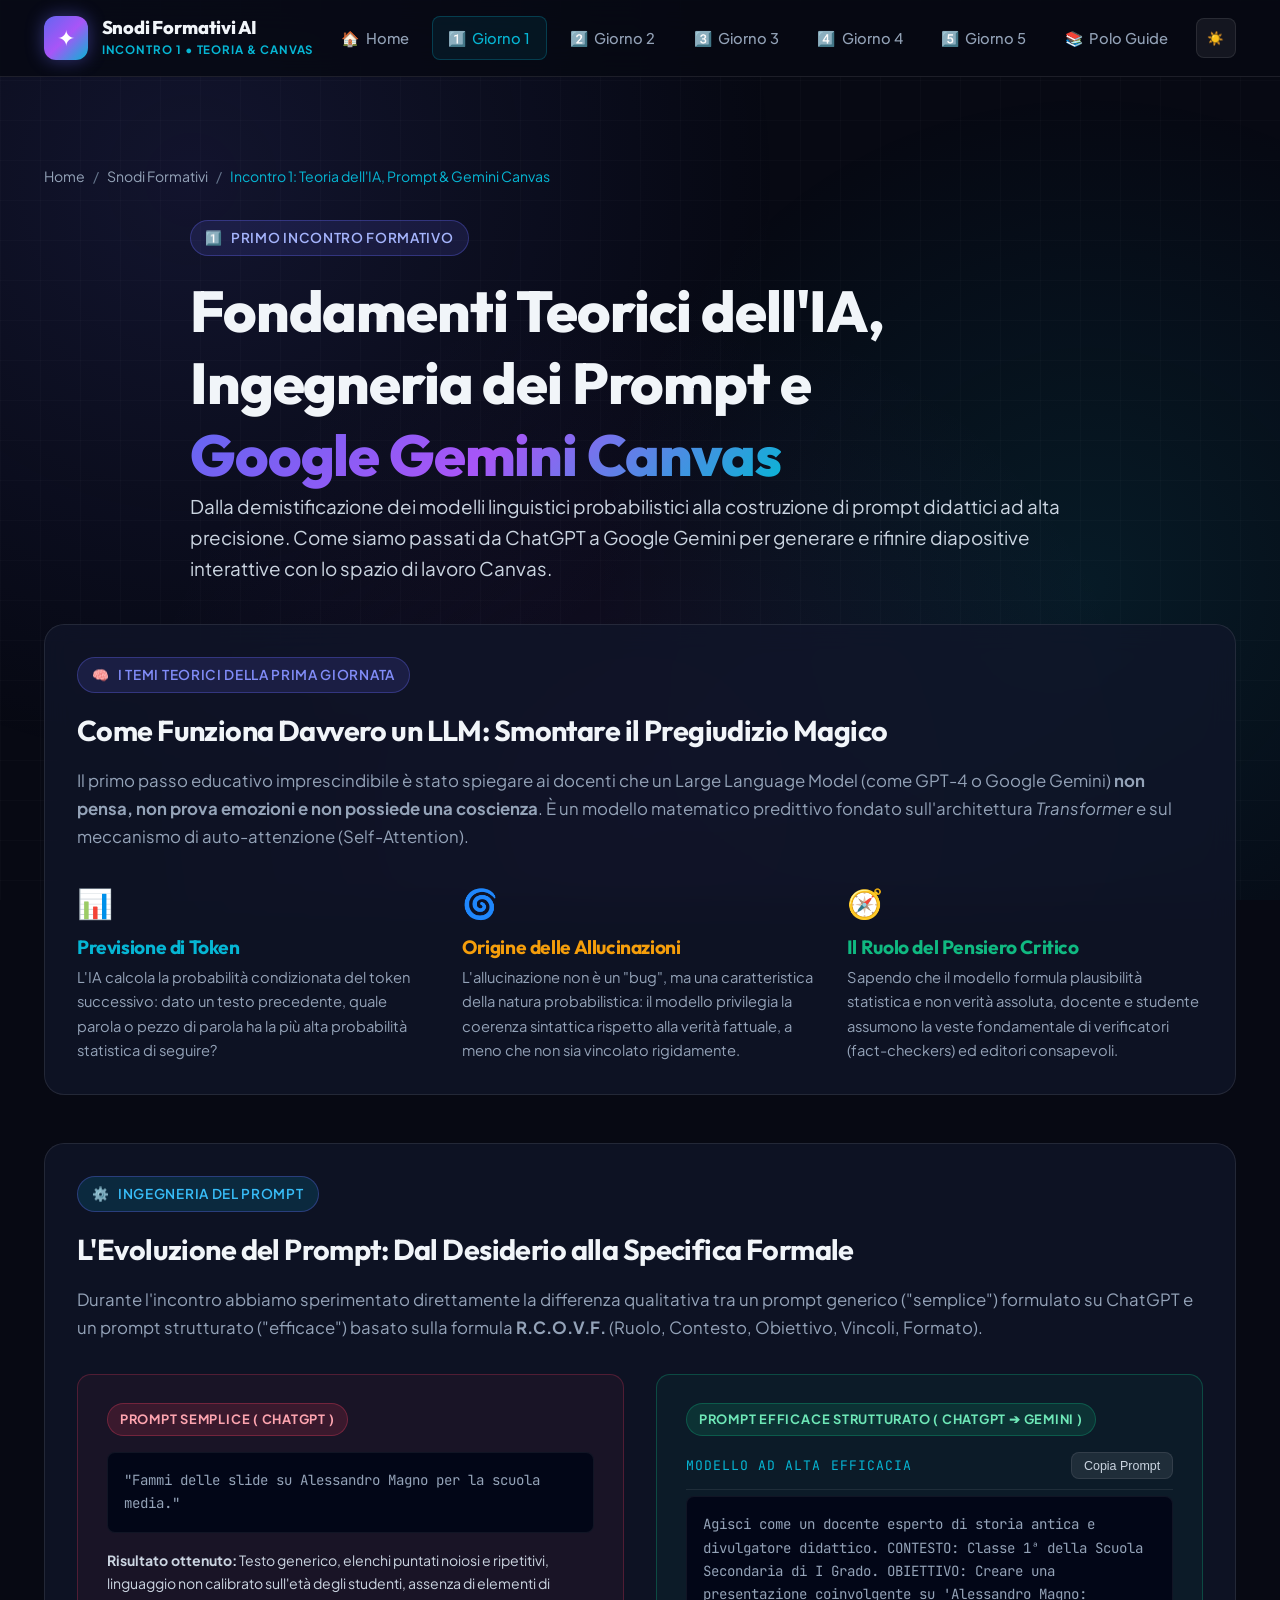
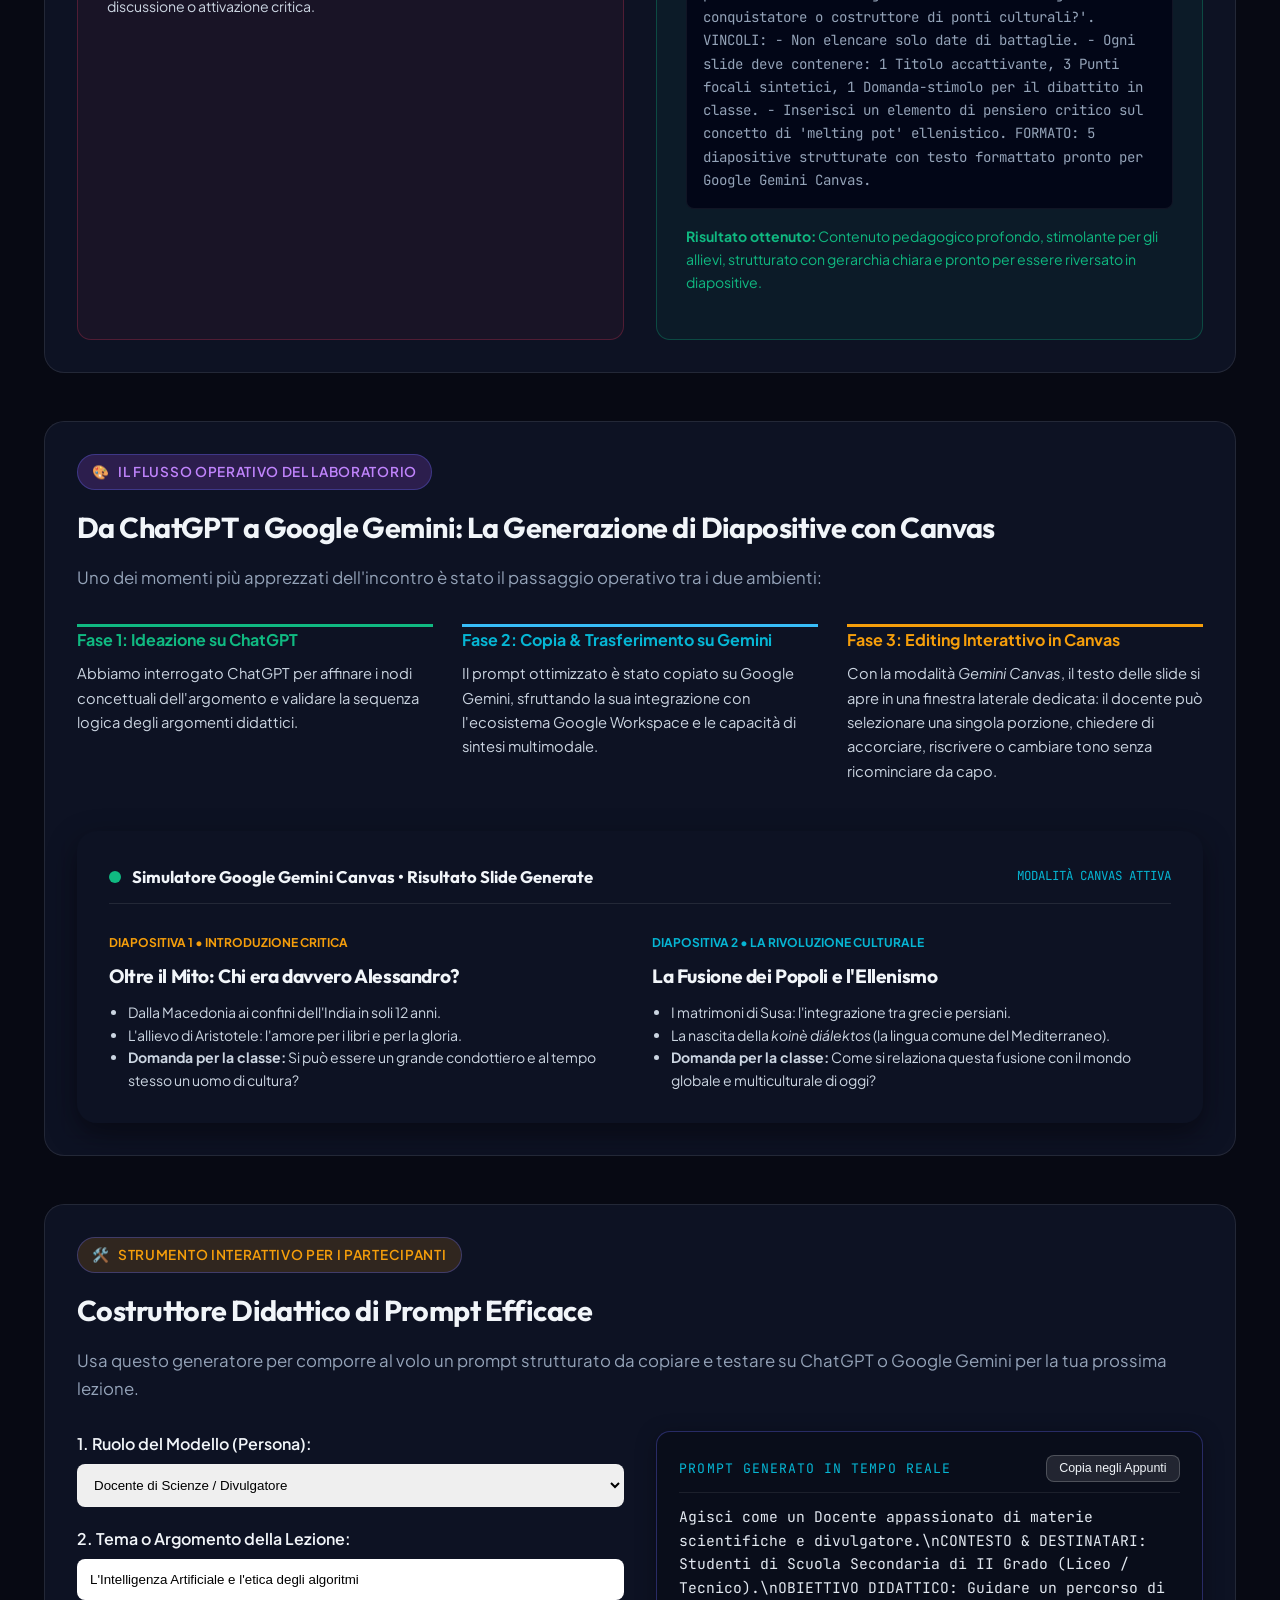
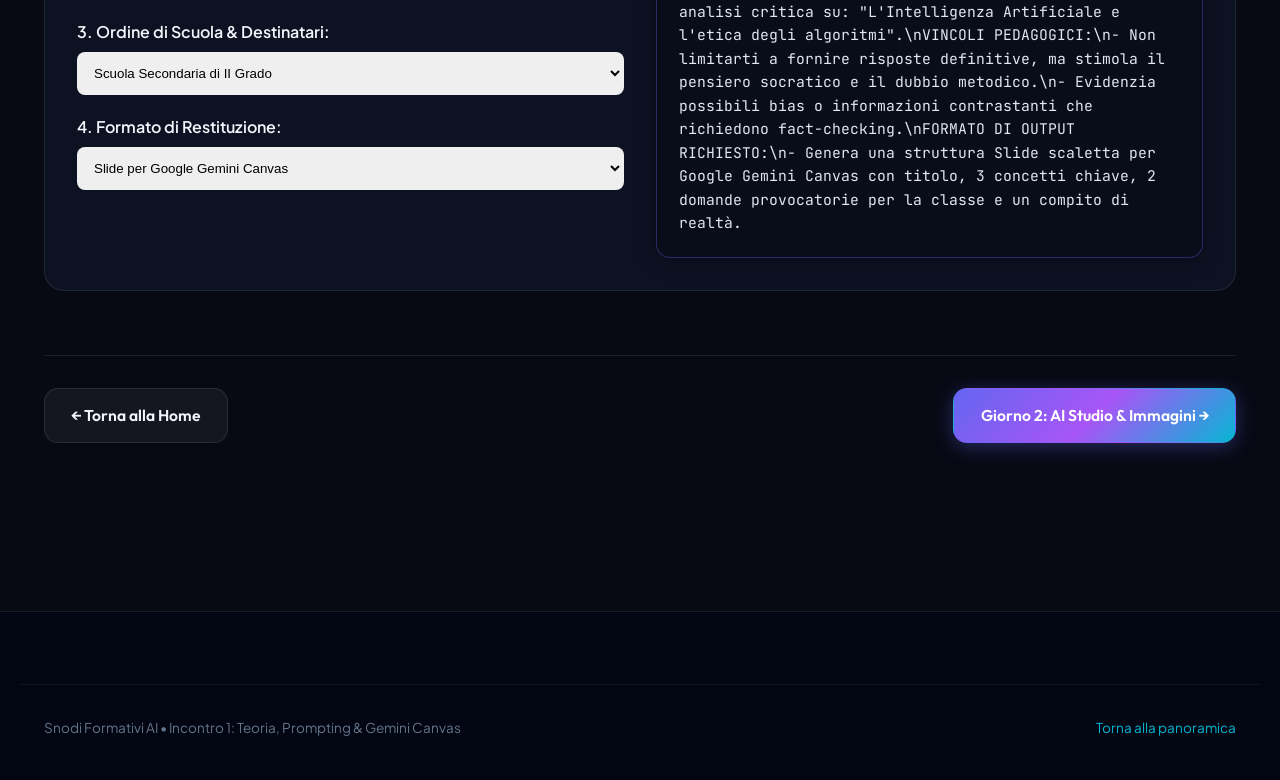
==== commit e0001278: "refactor: add comprehensive technical guide hub and free.nf hosting documentation page" ====
--- a/giornata-1.html
+++ b/giornata-1.html
@@ -30,6 +30,7 @@
         <li class="nav-item"><a href="giornata-3.html"><span>3️⃣</span> Giorno 3</a></li>
         <li class="nav-item"><a href="giornata-4.html"><span>4️⃣</span> Giorno 4</a></li>
         <li class="nav-item"><a href="giornata-5.html"><span>5️⃣</span> Giorno 5</a></li>
+        <li class="nav-item"><a href="guide.html"><span>📚</span> Polo Guide</a></li>
       </ul>
 
       <div class="nav-actions">
--- a/assets/css/style.css
+++ b/assets/css/style.css
@@ -2086,3 +2086,396 @@
 body.theme-light .day-pager-nav {
   border-top-color: rgba(0, 0, 0, 0.08);
 }
+
+/* ==========================================================================
+   POLO GUIDE & STEP-BY-STEP TUTORIALS
+   ========================================================================== */
+
+/* Navbar responsive refinement for 7 items */
+@media (max-width: 1220px) and (min-width: 769px) {
+  .nav-links {
+    gap: 0.28rem;
+  }
+  .nav-item a {
+    padding: 0.45rem 0.65rem;
+    font-size: 0.85rem;
+  }
+}
+
+.guide-steps-container {
+  display: flex;
+  flex-direction: column;
+  gap: 1.5rem;
+  margin: 2rem 0;
+}
+
+.guide-step-card {
+  background: rgba(2, 6, 23, 0.55);
+  border: 1px solid var(--border-subtle);
+  border-left: 4px solid var(--accent-primary);
+  border-radius: var(--radius-md);
+  padding: 1.6rem 1.8rem;
+  transition: all var(--transition-fast);
+}
+
+.guide-step-card:hover {
+  border-color: var(--border-glow);
+  background: rgba(15, 23, 42, 0.7);
+  box-shadow: 0 4px 20px rgba(0, 0, 0, 0.35);
+}
+
+.guide-step-header {
+  display: flex;
+  align-items: center;
+  gap: 1.2rem;
+  margin-bottom: 1rem;
+}
+
+.guide-step-number {
+  width: 44px;
+  height: 44px;
+  min-width: 44px;
+  border-radius: 50%;
+  background: var(--gradient-brand);
+  color: #fff;
+  font-family: var(--font-heading);
+  font-weight: 800;
+  font-size: 1.25rem;
+  display: flex;
+  align-items: center;
+  justify-content: center;
+  box-shadow: 0 0 15px rgba(99, 102, 241, 0.4);
+}
+
+.guide-step-title-wrap {
+  display: flex;
+  flex-direction: column;
+}
+
+.guide-step-tag {
+  font-size: 0.75rem;
+  text-transform: uppercase;
+  font-family: var(--font-mono);
+  letter-spacing: 0.08em;
+  color: var(--accent-secondary);
+  font-weight: 600;
+  margin-bottom: 0.2rem;
+}
+
+.guide-step-title {
+  font-size: 1.25rem;
+  font-weight: 700;
+  color: var(--text-main);
+  margin: 0;
+}
+
+.guide-step-body {
+  padding-left: 4rem;
+  color: var(--text-subtle);
+  font-size: 1rem;
+  line-height: 1.7;
+}
+
+@media (max-width: 640px) {
+  .guide-step-body {
+    padding-left: 0;
+    margin-top: 1rem;
+  }
+}
+
+.guide-step-body ul,
+.guide-step-body ol {
+  margin: 0.8rem 0 0.8rem 1.4rem;
+}
+
+.guide-step-body li {
+  margin-bottom: 0.5rem;
+}
+
+/* UI Elements Simulation Pills */
+.guide-ui-btn {
+  display: inline-flex;
+  align-items: center;
+  gap: 0.4rem;
+  padding: 0.35rem 0.85rem;
+  border-radius: var(--radius-sm);
+  background: rgba(255, 255, 255, 0.1);
+  border: 1px solid rgba(255, 255, 255, 0.22);
+  color: #ffffff;
+  font-family: var(--font-heading);
+  font-size: 0.9rem;
+  font-weight: 700;
+  box-shadow: 0 2px 6px rgba(0, 0, 0, 0.25);
+  vertical-align: middle;
+}
+
+.guide-ui-btn-accent {
+  background: linear-gradient(135deg, #6366f1 0%, #a855f7 100%);
+  border-color: rgba(99, 102, 241, 0.5);
+}
+
+.guide-ui-btn-blue {
+  background: linear-gradient(135deg, #0284c7 0%, #06b6d4 100%);
+  border-color: rgba(6, 182, 212, 0.5);
+}
+
+.guide-ui-btn-green {
+  background: linear-gradient(135deg, #10b981 0%, #059669 100%);
+  border-color: rgba(16, 185, 129, 0.6);
+  color: #ffffff;
+  box-shadow: 0 0 15px rgba(16, 185, 129, 0.4);
+}
+
+.guide-ui-pill {
+  display: inline-block;
+  padding: 0.2rem 0.6rem;
+  background: rgba(99, 102, 241, 0.15);
+  border: 1px solid rgba(99, 102, 241, 0.4);
+  border-radius: var(--radius-sm);
+  color: #c7d2fe;
+  font-family: var(--font-mono);
+  font-size: 0.85rem;
+  font-weight: 600;
+}
+
+/* Figure / Screenshot Component */
+.guide-figure {
+  background: rgba(15, 23, 42, 0.6);
+  border: 1px solid var(--border-subtle);
+  border-radius: var(--radius-lg);
+  overflow: hidden;
+  box-shadow: var(--shadow-md);
+  transition: all var(--transition-fast);
+}
+
+.guide-figure:hover {
+  border-color: var(--border-glow);
+  box-shadow: var(--shadow-glow);
+}
+
+.guide-figure-inner {
+  overflow: hidden;
+  position: relative;
+}
+
+.guide-figure-inner img {
+  display: block;
+  width: 100%;
+  height: auto;
+  transition: transform 0.4s ease;
+}
+
+.guide-figure-inner:hover img {
+  transform: scale(1.015);
+}
+
+.guide-figure-caption {
+  padding: 1rem 1.4rem;
+  background: rgba(2, 6, 23, 0.8);
+  border-top: 1px solid var(--border-subtle);
+  font-size: 0.92rem;
+  color: var(--text-subtle);
+  display: flex;
+  align-items: center;
+  gap: 0.6rem;
+  line-height: 1.5;
+}
+
+.caption-icon {
+  font-size: 1.2rem;
+}
+
+/* URL Builder Simulator */
+.guide-url-builder-box {
+  background: rgba(2, 6, 23, 0.5);
+  border: 1px solid var(--border-subtle);
+  border-radius: var(--radius-md);
+  padding: 1.8rem;
+}
+
+.url-builder-form-grid {
+  display: grid;
+  grid-template-columns: 1fr 1fr;
+  gap: 1.5rem;
+}
+
+@media (max-width: 768px) {
+  .url-builder-form-grid {
+    grid-template-columns: 1fr;
+  }
+}
+
+/* Interactive Checklist */
+.interactive-checklist-group {
+  display: flex;
+  flex-direction: column;
+  gap: 0.8rem;
+}
+
+.checklist-item-label {
+  display: flex;
+  align-items: flex-start;
+  gap: 0.9rem;
+  padding: 0.9rem 1.2rem;
+  background: rgba(2, 6, 23, 0.45);
+  border: 1px solid var(--border-subtle);
+  border-radius: var(--radius-sm);
+  cursor: pointer;
+  transition: all var(--transition-fast);
+  user-select: none;
+}
+
+.checklist-item-label:hover {
+  background: rgba(15, 23, 42, 0.7);
+  border-color: rgba(99, 102, 241, 0.3);
+}
+
+.checklist-item-label input[type="checkbox"] {
+  position: absolute;
+  opacity: 0;
+  width: 0;
+  height: 0;
+}
+
+.custom-chk-box {
+  width: 22px;
+  height: 22px;
+  min-width: 22px;
+  border-radius: 6px;
+  border: 2px solid var(--text-muted);
+  display: flex;
+  align-items: center;
+  justify-content: center;
+  margin-top: 2px;
+  transition: all var(--transition-fast);
+  background: rgba(255, 255, 255, 0.05);
+}
+
+.checklist-item-label input[type="checkbox"]:checked ~ .custom-chk-box {
+  background: var(--accent-emerald);
+  border-color: var(--accent-emerald);
+}
+
+.checklist-item-label input[type="checkbox"]:checked ~ .custom-chk-box::after {
+  content: "✓";
+  color: #fff;
+  font-weight: 800;
+  font-size: 0.85rem;
+}
+
+.checklist-item-label input[type="checkbox"]:checked ~ .chk-text {
+  color: var(--text-muted);
+  text-decoration: line-through;
+}
+
+.chk-text {
+  font-size: 0.95rem;
+  color: var(--text-main);
+  line-height: 1.5;
+}
+
+/* Light Theme Styling for Guide Page */
+body.theme-light .guide-step-card {
+  background: #ffffff;
+  border: 1px solid rgba(0, 0, 0, 0.09);
+  border-left: 4px solid var(--accent-primary);
+  box-shadow: 0 2px 10px rgba(0, 0, 0, 0.03);
+}
+
+body.theme-light .guide-step-card:hover {
+  background: #ffffff;
+  border-color: rgba(99, 102, 241, 0.4);
+  box-shadow: 0 6px 20px rgba(0, 0, 0, 0.07);
+}
+
+body.theme-light .guide-step-title {
+  color: #0f172a;
+}
+
+body.theme-light .guide-step-body {
+  color: #334155;
+}
+
+body.theme-light .guide-ui-btn {
+  background: #0f172a;
+  color: #ffffff;
+  border-color: #334155;
+}
+
+body.theme-light .guide-ui-btn-green {
+  background: #059669;
+  color: #ffffff;
+  border-color: #047857;
+}
+
+body.theme-light .guide-ui-btn-blue {
+  background: #0284c7;
+  color: #ffffff;
+  border-color: #0369a1;
+}
+
+body.theme-light .guide-ui-pill {
+  background: rgba(99, 102, 241, 0.1);
+  border-color: rgba(99, 102, 241, 0.3);
+  color: #4338ca;
+}
+
+body.theme-light .guide-figure {
+  background: #ffffff;
+  border: 1px solid rgba(0, 0, 0, 0.1);
+  box-shadow: 0 4px 15px rgba(0, 0, 0, 0.06);
+}
+
+body.theme-light .guide-figure-caption {
+  background: #f8fafc;
+  border-top-color: rgba(0, 0, 0, 0.08);
+  color: #334155;
+}
+
+body.theme-light .guide-url-builder-box {
+  background: #f8fafc;
+  border-color: rgba(0, 0, 0, 0.08);
+}
+
+body.theme-light #urlBuilderSiteName,
+body.theme-light #urlBuilderExt,
+body.theme-light #urlBuilderFile {
+  background: #ffffff !important;
+  color: #0f172a !important;
+  border-color: #cbd5e1 !important;
+}
+
+body.theme-light .url-preview-card {
+  background: #ffffff !important;
+  border-color: rgba(99, 102, 241, 0.3) !important;
+  box-shadow: 0 4px 15px rgba(0, 0, 0, 0.04);
+}
+
+body.theme-light .url-result-box {
+  background: #f1f5f9 !important;
+  border-color: #e2e8f0 !important;
+}
+
+body.theme-light #urlPreviewOutput {
+  color: #0284c7 !important;
+}
+
+body.theme-light .checklist-item-label {
+  background: #ffffff;
+  border: 1px solid rgba(0, 0, 0, 0.08);
+}
+
+body.theme-light .checklist-item-label:hover {
+  background: #f8fafc;
+  border-color: rgba(99, 102, 241, 0.3);
+}
+
+body.theme-light .custom-chk-box {
+  border-color: #94a3b8;
+  background: #ffffff;
+}
+
+body.theme-light .chk-text {
+  color: #0f172a;
+}
+
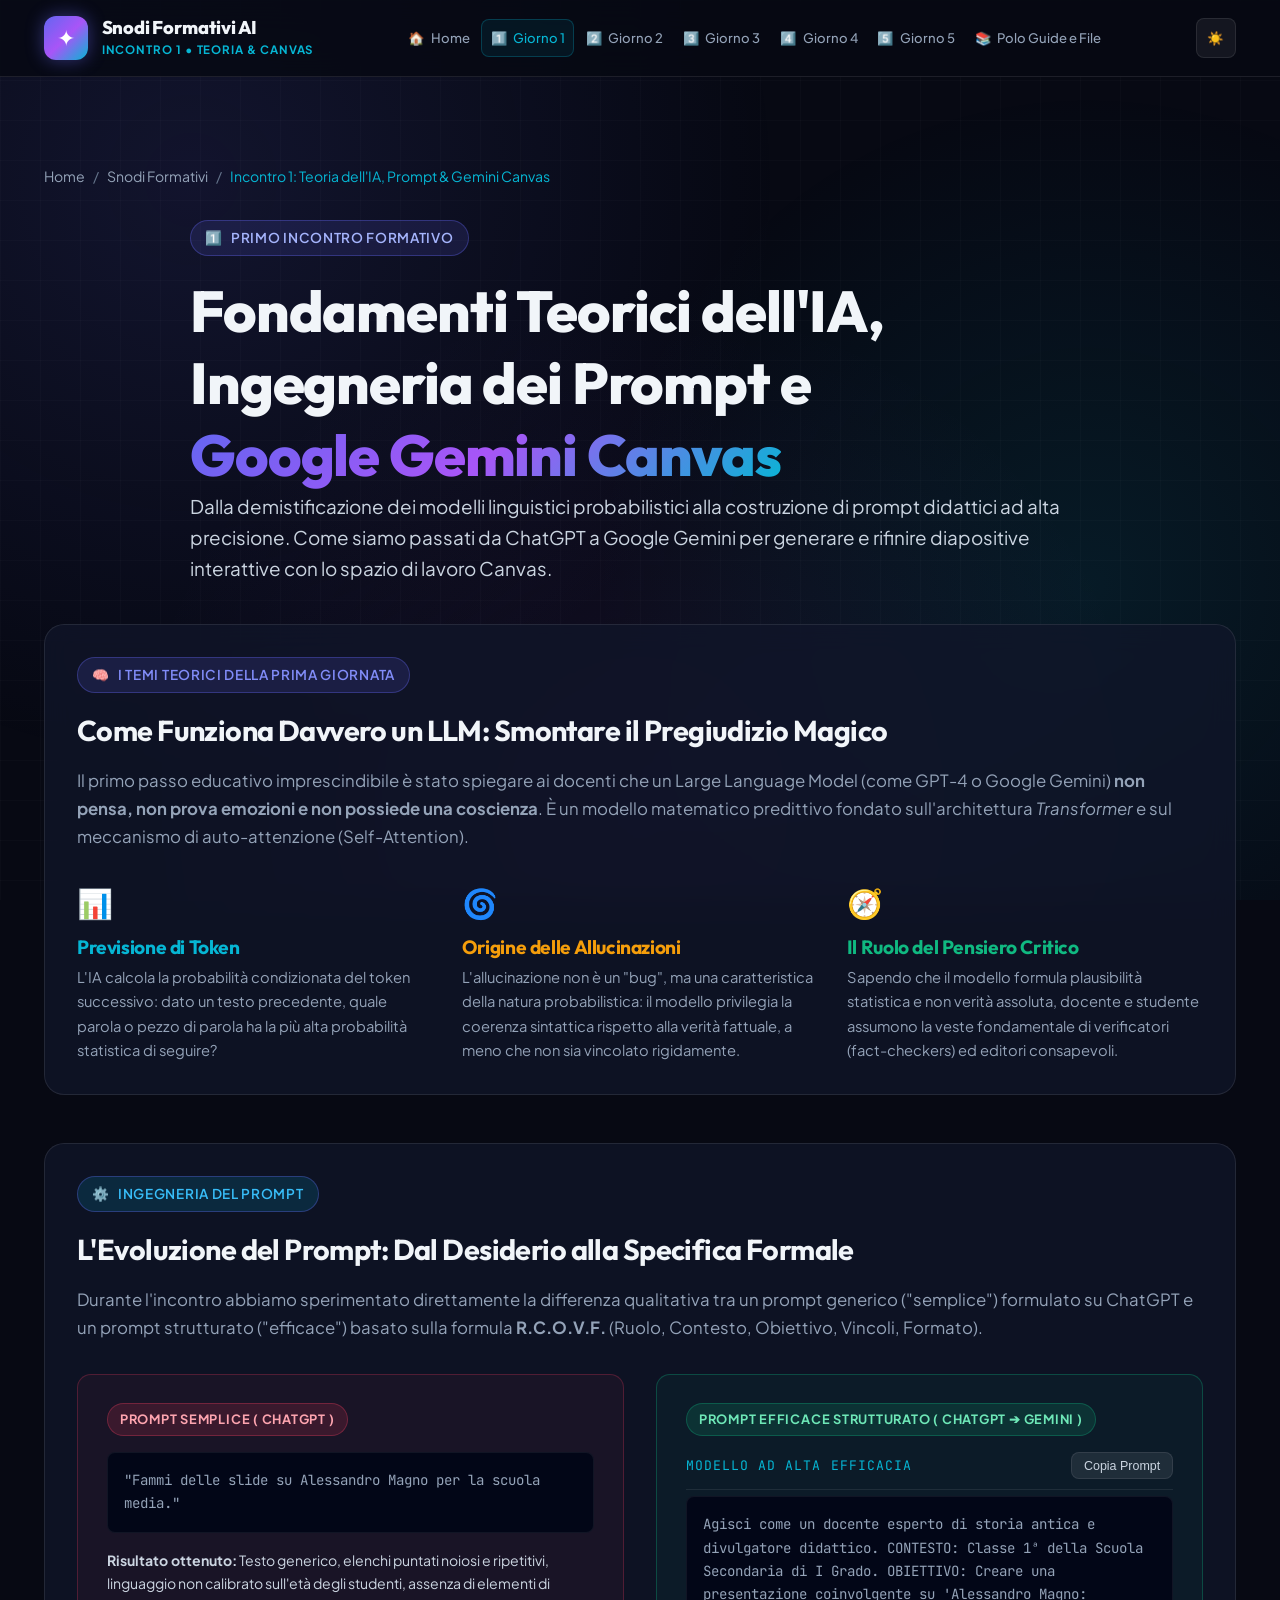
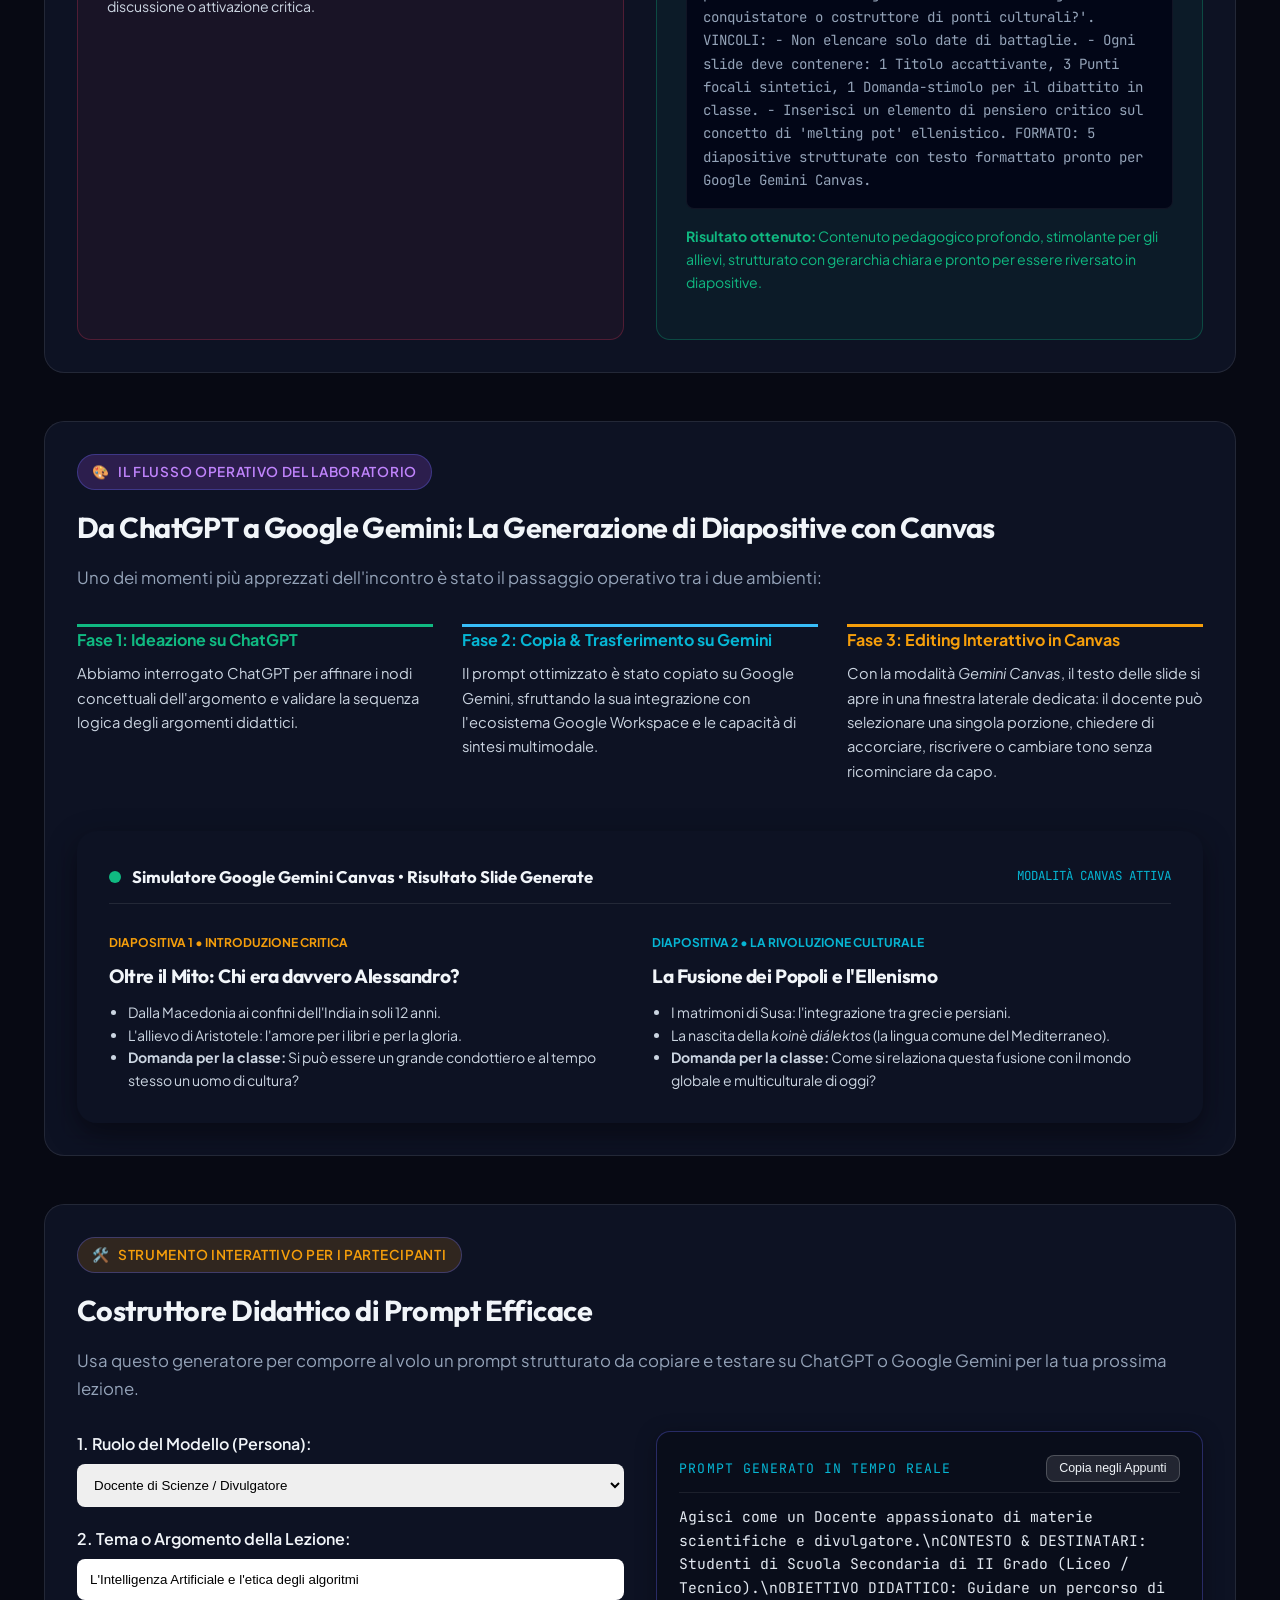
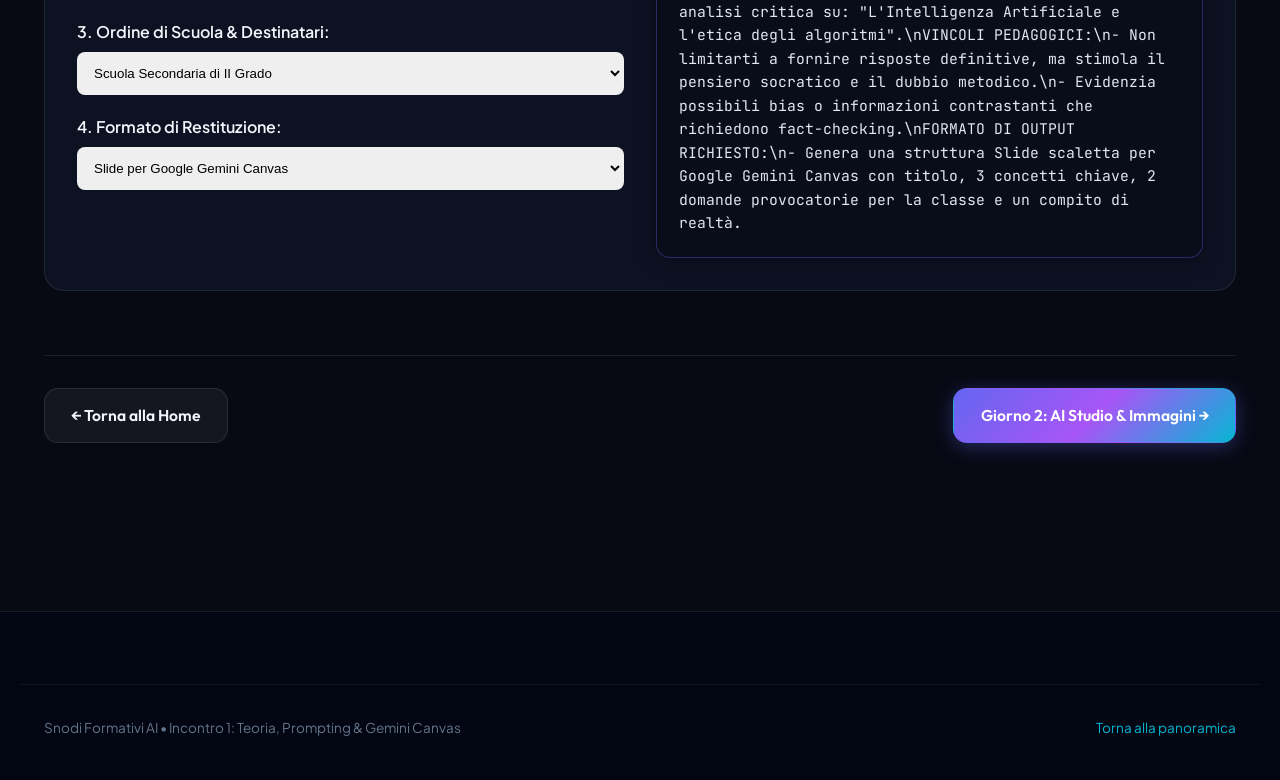
==== commit 9a387d79: "feat: rename navigation to Polo Guide e File, add password-protected upload (fpe775uaf) and file rep" ====
--- a/giornata-1.html
+++ b/giornata-1.html
@@ -30,7 +30,7 @@
         <li class="nav-item"><a href="giornata-3.html"><span>3️⃣</span> Giorno 3</a></li>
         <li class="nav-item"><a href="giornata-4.html"><span>4️⃣</span> Giorno 4</a></li>
         <li class="nav-item"><a href="giornata-5.html"><span>5️⃣</span> Giorno 5</a></li>
-        <li class="nav-item"><a href="guide.html"><span>📚</span> Polo Guide</a></li>
+        <li class="nav-item"><a href="guide.html"><span>📚</span> Polo Guide e File</a></li>
       </ul>
 
       <div class="nav-actions">
--- a/assets/css/style.css
+++ b/assets/css/style.css
@@ -2479,3 +2479,614 @@
   color: #0f172a;
 }
 
+/* ==========================================================================
+   POLO GUIDE E FILE: REPOSITORY & UPLOAD RISERVATO
+   ========================================================================== */
+
+@media (max-width: 1280px) and (min-width: 769px) {
+  .nav-links {
+    gap: 0.2rem !important;
+  }
+  .nav-item a {
+    padding: 0.45rem 0.52rem !important;
+    font-size: 0.82rem !important;
+  }
+}
+
+/* Repository Toolbar (Cerca e Filtri Categorie) */
+.file-toolbar {
+  display: flex;
+  flex-direction: column;
+  gap: 1.2rem;
+  margin-bottom: 2rem;
+  background: rgba(2, 6, 23, 0.5);
+  border: 1px solid var(--border-subtle);
+  border-radius: var(--radius-md);
+  padding: 1.2rem 1.5rem;
+}
+
+.file-search-row {
+  display: flex;
+  gap: 1rem;
+  align-items: center;
+  flex-wrap: wrap;
+}
+
+.file-search-input-wrap {
+  flex: 1;
+  min-width: 260px;
+  position: relative;
+}
+
+.file-search-input {
+  width: 100%;
+  padding: 0.75rem 1rem 0.75rem 2.6rem;
+  background: rgba(15, 23, 42, 0.7);
+  border: 1px solid var(--border-subtle);
+  border-radius: var(--radius-sm);
+  color: var(--text-main);
+  font-family: var(--font-body);
+  font-size: 0.95rem;
+  transition: all var(--transition-fast);
+}
+
+.file-search-input:focus {
+  outline: none;
+  border-color: var(--accent-secondary);
+  box-shadow: 0 0 15px rgba(6, 182, 212, 0.25);
+}
+
+.file-search-icon {
+  position: absolute;
+  left: 0.9rem;
+  top: 50%;
+  transform: translateY(-50%);
+  font-size: 1rem;
+  color: var(--text-dim);
+  pointer-events: none;
+}
+
+.file-filter-pills {
+  display: flex;
+  gap: 0.5rem;
+  flex-wrap: wrap;
+}
+
+.file-filter-btn {
+  background: rgba(255, 255, 255, 0.05);
+  border: 1px solid var(--border-subtle);
+  color: var(--text-muted);
+  padding: 0.4rem 0.85rem;
+  border-radius: var(--radius-full);
+  font-size: 0.85rem;
+  font-weight: 600;
+  cursor: pointer;
+  transition: all var(--transition-fast);
+  display: inline-flex;
+  align-items: center;
+  gap: 0.4rem;
+}
+
+.file-filter-btn:hover {
+  background: rgba(255, 255, 255, 0.1);
+  color: var(--text-main);
+  border-color: rgba(255, 255, 255, 0.2);
+}
+
+.file-filter-btn.active {
+  background: var(--gradient-brand);
+  color: #ffffff;
+  border-color: transparent;
+  box-shadow: 0 0 12px rgba(99, 102, 241, 0.35);
+}
+
+/* Griglia Cards File */
+.file-cards-grid {
+  display: grid;
+  grid-template-columns: repeat(auto-fill, minmax(330px, 1fr));
+  gap: 1.8rem;
+  margin-bottom: 2.5rem;
+}
+
+.file-card {
+  background: rgba(15, 23, 42, 0.7);
+  border: 1px solid var(--border-subtle);
+  border-radius: var(--radius-md);
+  padding: 1.6rem;
+  display: flex;
+  flex-direction: column;
+  justify-content: space-between;
+  transition: all var(--transition-smooth);
+  position: relative;
+  overflow: hidden;
+}
+
+.file-card:hover {
+  border-color: var(--border-glow);
+  transform: translateY(-4px);
+  box-shadow: var(--shadow-md);
+  background: rgba(24, 33, 64, 0.85);
+}
+
+.file-card-top {
+  display: flex;
+  align-items: flex-start;
+  gap: 1rem;
+  margin-bottom: 1rem;
+}
+
+.file-format-icon {
+  width: 48px;
+  height: 48px;
+  min-width: 48px;
+  border-radius: 12px;
+  display: flex;
+  align-items: center;
+  justify-content: center;
+  font-size: 1.5rem;
+  box-shadow: 0 4px 12px rgba(0, 0, 0, 0.3);
+}
+
+.icon-pdf { background: linear-gradient(135deg, #ef4444 0%, #b91c1c 100%); color: #fff; }
+.icon-word { background: linear-gradient(135deg, #2563eb 0%, #1d4ed8 100%); color: #fff; }
+.icon-excel { background: linear-gradient(135deg, #10b981 0%, #047857 100%); color: #fff; }
+.icon-ppt { background: linear-gradient(135deg, #f97316 0%, #c2410c 100%); color: #fff; }
+.icon-img { background: linear-gradient(135deg, #a855f7 0%, #7e22ce 100%); color: #fff; }
+.icon-code { background: linear-gradient(135deg, #06b6d4 0%, #0891b2 100%); color: #fff; }
+
+.file-card-header-info {
+  flex: 1;
+}
+
+.file-ext-badge {
+  display: inline-block;
+  font-family: var(--font-mono);
+  font-size: 0.72rem;
+  font-weight: 700;
+  text-transform: uppercase;
+  padding: 0.15rem 0.5rem;
+  border-radius: var(--radius-sm);
+  background: rgba(255, 255, 255, 0.08);
+  border: 1px solid var(--border-subtle);
+  color: var(--accent-secondary);
+  margin-bottom: 0.35rem;
+}
+
+.file-card-title {
+  font-size: 1.15rem;
+  font-weight: 700;
+  color: var(--text-main);
+  line-height: 1.35;
+  margin-bottom: 0.5rem;
+}
+
+.file-card-short-desc {
+  font-size: 0.92rem;
+  color: var(--text-subtle);
+  line-height: 1.55;
+  margin-bottom: 0.8rem;
+}
+
+.file-card-long-desc-drawer {
+  font-size: 0.88rem;
+  color: var(--text-muted);
+  line-height: 1.6;
+  background: rgba(2, 6, 23, 0.6);
+  border-radius: var(--radius-sm);
+  padding: 0.8rem 1rem;
+  margin-bottom: 1rem;
+  border-left: 3px solid var(--accent-secondary);
+  display: none;
+}
+
+.file-card-long-desc-drawer.open {
+  display: block;
+}
+
+.btn-toggle-desc {
+  background: none;
+  border: none;
+  color: var(--accent-secondary);
+  font-size: 0.82rem;
+  font-weight: 600;
+  cursor: pointer;
+  padding: 0;
+  margin-bottom: 1rem;
+  display: inline-flex;
+  align-items: center;
+  gap: 0.3rem;
+}
+
+.btn-toggle-desc:hover {
+  text-decoration: underline;
+  color: #38bdf8;
+}
+
+.file-card-meta {
+  display: flex;
+  justify-content: space-between;
+  align-items: center;
+  font-size: 0.8rem;
+  color: var(--text-dim);
+  padding-top: 0.8rem;
+  border-top: 1px solid rgba(255, 255, 255, 0.06);
+  margin-bottom: 1rem;
+}
+
+.file-card-actions {
+  display: flex;
+  gap: 0.6rem;
+  align-items: center;
+}
+
+.btn-file-action {
+  flex: 1;
+  display: inline-flex;
+  align-items: center;
+  justify-content: center;
+  gap: 0.4rem;
+  padding: 0.55rem 0.85rem;
+  border-radius: var(--radius-sm);
+  font-size: 0.85rem;
+  font-weight: 600;
+  cursor: pointer;
+  transition: all var(--transition-fast);
+  border: 1px solid transparent;
+}
+
+.btn-file-view {
+  background: rgba(6, 182, 212, 0.12);
+  border-color: rgba(6, 182, 212, 0.35);
+  color: #38bdf8;
+}
+
+.btn-file-view:hover {
+  background: rgba(6, 182, 212, 0.25);
+  color: #ffffff;
+}
+
+.btn-file-download {
+  background: linear-gradient(135deg, #10b981 0%, #059669 100%);
+  color: #ffffff;
+  box-shadow: 0 2px 8px rgba(16, 185, 129, 0.3);
+}
+
+.btn-file-download:hover {
+  background: linear-gradient(135deg, #059669 0%, #047857 100%);
+  transform: translateY(-1px);
+}
+
+.btn-file-delete {
+  background: rgba(244, 63, 94, 0.12);
+  border-color: rgba(244, 63, 94, 0.3);
+  color: #fb7185;
+  padding: 0.55rem 0.65rem;
+  flex: 0;
+}
+
+.btn-file-delete:hover {
+  background: rgba(244, 63, 94, 0.25);
+  color: #fff;
+}
+
+/* Area Riservata Upload (Password Protected fpe775uaf) */
+.admin-lock-card {
+  background: linear-gradient(145deg, rgba(30, 41, 59, 0.6) 0%, rgba(15, 23, 42, 0.8) 100%);
+  border: 1px solid rgba(245, 158, 11, 0.35);
+  border-radius: var(--radius-lg);
+  padding: 2.5rem;
+  margin-bottom: 3.5rem;
+  box-shadow: var(--shadow-amber);
+}
+
+.admin-lock-grid {
+  display: grid;
+  grid-template-columns: 1.2fr 0.8fr;
+  gap: 2.5rem;
+  align-items: center;
+}
+
+@media (max-width: 850px) {
+  .admin-lock-grid {
+    grid-template-columns: 1fr;
+    gap: 1.8rem;
+  }
+}
+
+.admin-password-box {
+  background: rgba(2, 6, 23, 0.7);
+  border: 1px solid var(--border-subtle);
+  border-radius: var(--radius-md);
+  padding: 1.5rem;
+}
+
+.admin-unlocked-panel {
+  background: rgba(15, 23, 42, 0.8);
+  border: 1px solid rgba(16, 185, 129, 0.4);
+  border-radius: var(--radius-lg);
+  padding: 2.2rem;
+  margin-bottom: 3.5rem;
+  box-shadow: 0 0 30px rgba(16, 185, 129, 0.15);
+}
+
+.dropzone-container {
+  border: 2px dashed rgba(99, 102, 241, 0.45);
+  border-radius: var(--radius-md);
+  padding: 2rem;
+  text-align: center;
+  background: rgba(2, 6, 23, 0.4);
+  cursor: pointer;
+  transition: all var(--transition-fast);
+  margin-bottom: 1.5rem;
+}
+
+.dropzone-container:hover,
+.dropzone-container.dragover {
+  border-color: var(--accent-secondary);
+  background: rgba(6, 182, 212, 0.08);
+}
+
+.dropzone-icon {
+  font-size: 2.5rem;
+  margin-bottom: 0.6rem;
+  color: var(--accent-secondary);
+}
+
+.dropzone-selected-file {
+  display: none;
+  background: rgba(16, 185, 129, 0.15);
+  border: 1px solid rgba(16, 185, 129, 0.4);
+  color: #34d399;
+  border-radius: var(--radius-sm);
+  padding: 0.6rem 1rem;
+  margin-top: 0.8rem;
+  font-family: var(--font-mono);
+  font-size: 0.88rem;
+}
+
+/* Modale File Viewer */
+.file-modal-backdrop {
+  position: fixed;
+  inset: 0;
+  background: rgba(2, 6, 23, 0.85);
+  backdrop-filter: blur(12px);
+  -webkit-backdrop-filter: blur(12px);
+  z-index: 1000;
+  display: none;
+  align-items: center;
+  justify-content: center;
+  padding: 1.5rem;
+}
+
+.file-modal-backdrop.open {
+  display: flex;
+}
+
+.file-modal-dialog {
+  background: #0b0f19;
+  border: 1px solid var(--border-glow);
+  border-radius: var(--radius-lg);
+  width: 100%;
+  max-width: 820px;
+  max-height: 90vh;
+  display: flex;
+  flex-direction: column;
+  overflow: hidden;
+  box-shadow: 0 25px 60px rgba(0, 0, 0, 0.7);
+  animation: modalFadeIn 0.3s cubic-bezier(0.16, 1, 0.3, 1);
+}
+
+@keyframes modalFadeIn {
+  from { opacity: 0; transform: scale(0.95); }
+  to { opacity: 1; transform: scale(1); }
+}
+
+.file-modal-header {
+  padding: 1.2rem 1.6rem;
+  border-bottom: 1px solid var(--border-subtle);
+  display: flex;
+  justify-content: space-between;
+  align-items: center;
+  background: rgba(15, 23, 42, 0.6);
+}
+
+.file-modal-header h3 {
+  font-size: 1.25rem;
+  margin: 0;
+  display: flex;
+  align-items: center;
+  gap: 0.6rem;
+}
+
+.file-modal-close-btn {
+  background: rgba(255, 255, 255, 0.08);
+  border: none;
+  color: var(--text-main);
+  width: 32px;
+  height: 32px;
+  border-radius: 50%;
+  cursor: pointer;
+  font-size: 1.1rem;
+  display: flex;
+  align-items: center;
+  justify-content: center;
+  transition: all var(--transition-fast);
+}
+
+.file-modal-close-btn:hover {
+  background: rgba(244, 63, 94, 0.3);
+  color: #fff;
+}
+
+.file-modal-body {
+  padding: 1.6rem;
+  overflow-y: auto;
+  flex: 1;
+}
+
+.file-modal-meta-box {
+  background: rgba(2, 6, 23, 0.5);
+  border: 1px solid var(--border-subtle);
+  border-radius: var(--radius-sm);
+  padding: 1.2rem;
+  margin-bottom: 1.5rem;
+}
+
+.file-modal-preview-canvas {
+  background: rgba(2, 6, 23, 0.8);
+  border: 1px solid var(--border-subtle);
+  border-radius: var(--radius-sm);
+  padding: 1.2rem;
+  min-height: 200px;
+  display: flex;
+  flex-direction: column;
+  align-items: center;
+  justify-content: center;
+}
+
+.file-modal-preview-canvas img {
+  max-width: 100%;
+  max-height: 480px;
+  border-radius: var(--radius-sm);
+  object-fit: contain;
+}
+
+.file-modal-preview-canvas pre {
+  width: 100%;
+  max-height: 400px;
+  overflow: auto;
+  font-family: var(--font-mono);
+  font-size: 0.88rem;
+  color: #e2e8f0;
+  background: #020617;
+  padding: 1rem;
+  border-radius: var(--radius-sm);
+  border: 1px solid rgba(255, 255, 255, 0.08);
+}
+
+.file-modal-footer {
+  padding: 1.2rem 1.6rem;
+  border-top: 1px solid var(--border-subtle);
+  display: flex;
+  justify-content: space-between;
+  align-items: center;
+  background: rgba(15, 23, 42, 0.6);
+  flex-wrap: wrap;
+  gap: 1rem;
+}
+
+/* Light Theme Styling for File Hub & Modal */
+body.theme-light .file-toolbar {
+  background: #ffffff;
+  border-color: rgba(0, 0, 0, 0.09);
+}
+
+body.theme-light .file-search-input {
+  background: #f8fafc;
+  color: #0f172a;
+  border-color: #cbd5e1;
+}
+
+body.theme-light .file-filter-btn {
+  background: #f1f5f9;
+  border-color: #e2e8f0;
+  color: #475569;
+}
+
+body.theme-light .file-filter-btn:hover {
+  background: #e2e8f0;
+  color: #0f172a;
+}
+
+body.theme-light .file-card {
+  background: #ffffff;
+  border-color: rgba(0, 0, 0, 0.09);
+  box-shadow: 0 2px 10px rgba(0, 0, 0, 0.03);
+}
+
+body.theme-light .file-card:hover {
+  background: #ffffff;
+  border-color: rgba(99, 102, 241, 0.4);
+  box-shadow: 0 8px 25px rgba(0, 0, 0, 0.07);
+}
+
+body.theme-light .file-card-title {
+  color: #0f172a;
+}
+
+body.theme-light .file-card-short-desc {
+  color: #334155;
+}
+
+body.theme-light .file-card-long-desc-drawer {
+  background: #f8fafc;
+  border-color: #cbd5e1;
+  color: #475569;
+}
+
+body.theme-light .file-card-meta {
+  border-top-color: rgba(0, 0, 0, 0.08);
+  color: #64748b;
+}
+
+body.theme-light .admin-lock-card {
+  background: #ffffff;
+  border-color: rgba(245, 158, 11, 0.4);
+  box-shadow: 0 4px 20px rgba(245, 158, 11, 0.08);
+}
+
+body.theme-light .admin-password-box {
+  background: #f8fafc;
+  border-color: #e2e8f0;
+}
+
+body.theme-light .admin-unlocked-panel {
+  background: #ffffff;
+  border-color: rgba(16, 185, 129, 0.4);
+  box-shadow: 0 4px 20px rgba(16, 185, 129, 0.08);
+}
+
+body.theme-light .dropzone-container {
+  background: #f8fafc;
+  border-color: #cbd5e1;
+}
+
+body.theme-light .file-modal-dialog {
+  background: #ffffff;
+  border-color: rgba(0, 0, 0, 0.12);
+}
+
+body.theme-light .file-modal-header {
+  background: #f8fafc;
+  border-bottom-color: rgba(0, 0, 0, 0.08);
+}
+
+body.theme-light .file-modal-header h3 {
+  color: #0f172a;
+}
+
+body.theme-light .file-modal-meta-box {
+  background: #f8fafc;
+  border-color: #e2e8f0;
+}
+
+body.theme-light .file-modal-meta-box p {
+  color: #334155 !important;
+}
+
+body.theme-light .file-modal-preview-canvas {
+  background: #f1f5f9;
+  border-color: #e2e8f0;
+}
+
+body.theme-light .file-modal-preview-canvas pre {
+  background: #0f172a;
+  color: #f1f5f9;
+}
+
+body.theme-light .file-modal-footer {
+  background: #f8fafc;
+  border-top-color: rgba(0, 0, 0, 0.08);
+}
+
+
